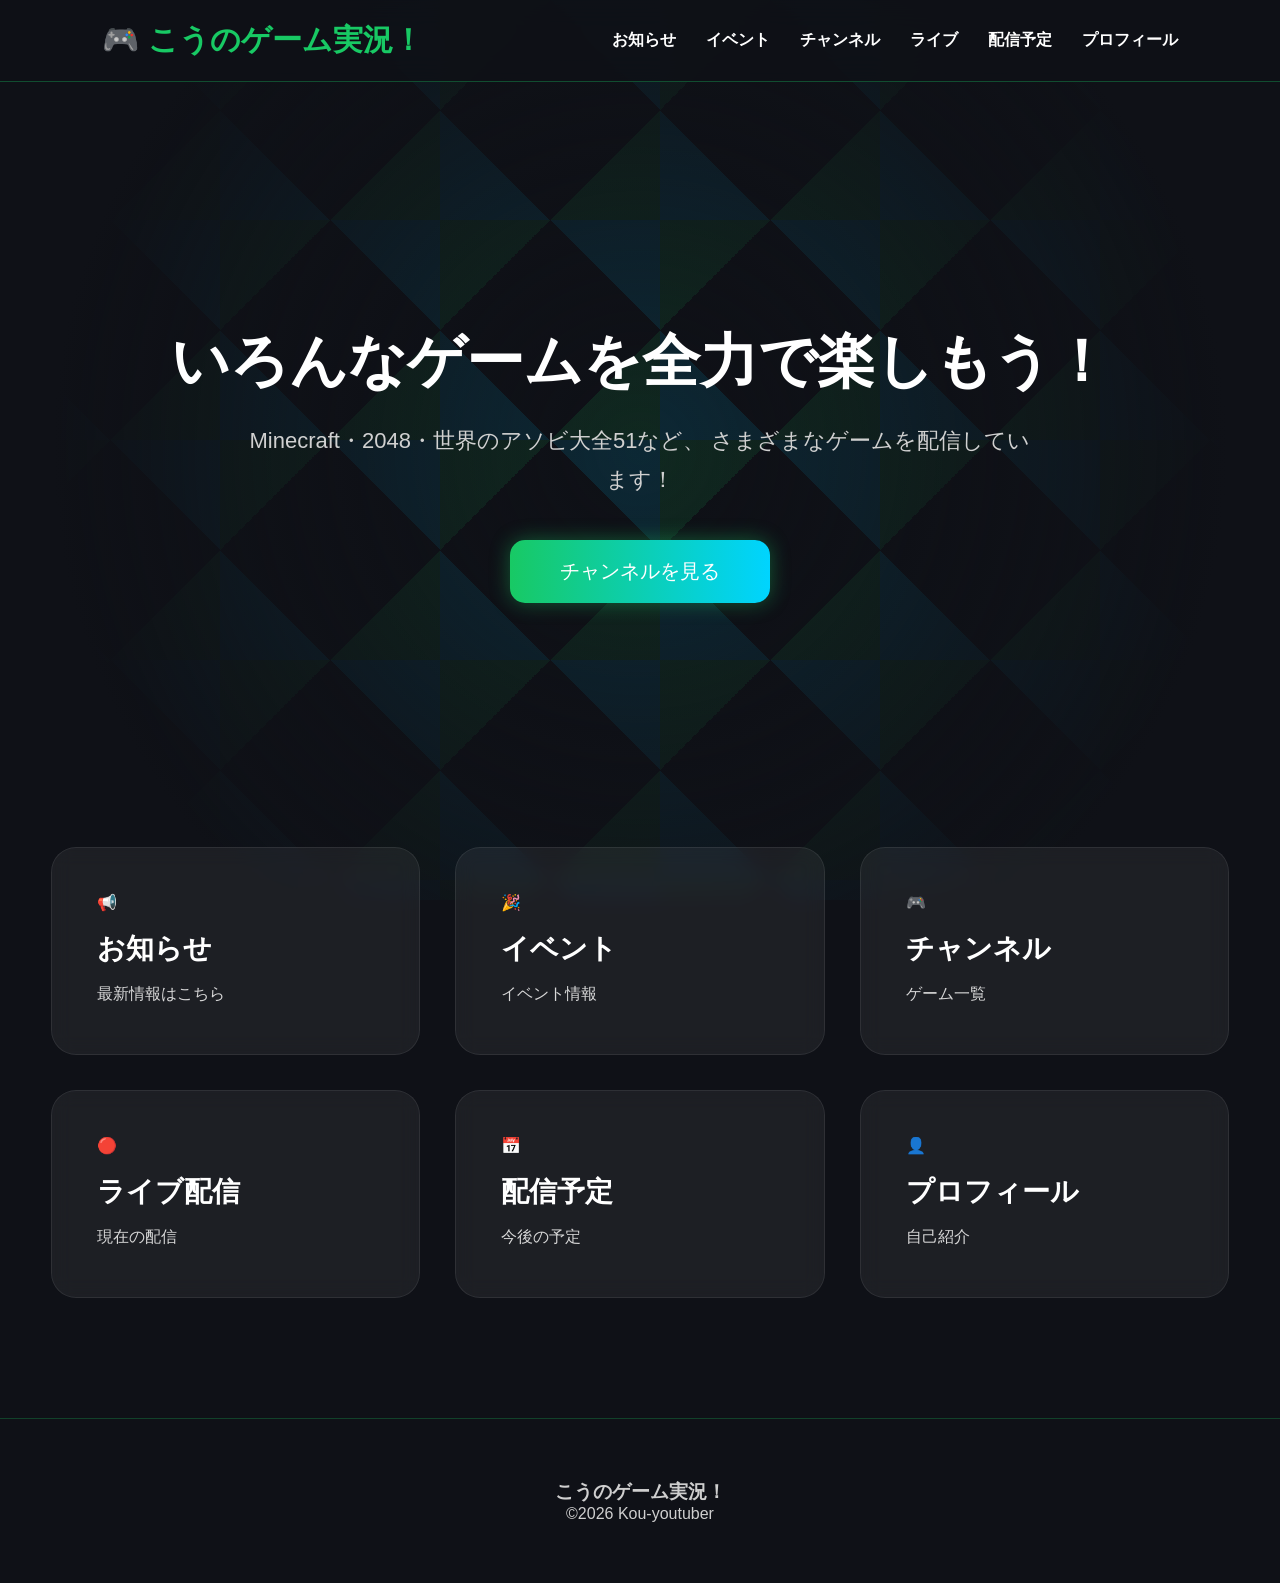
==== index.html @ c0fe4b57 "Update index.html" ====
<!DOCTYPE html>
<html lang="ja">
<head>
    <meta charset="UTF-8">
    <meta name="viewport" content="width=device-width, initial-scale=1.0">
    <title>こうのゲーム実況！</title>

    <link rel="stylesheet" href="css/style.css">
</head>

<body>

<header>

    <div class="logo">
        🎮 こうのゲーム実況！
    </div>

    <nav>

        <nav>

        <a href="#">お知らせ</a>

        <a href="#">イベント</a>

        <a href="#">チャンネル</a>

        <a href="#">ライブ</a>

        <a href="#">配信予定</a>

        <a href="#">プロフィール</a>

    </nav>

</header>



<section class="hero">

    <div class="hero-text">

        <h1>いろんなゲームを全力で楽しもう！</h1>

        <p>
            Minecraft・2048・世界のアソビ大全51など、
            さまざまなゲームを配信しています！
        </p>

        <button>チャンネルを見る</button>

    </div>

</section>



<section class="menu">

    <div class="card">
        📢
        <h2>お知らせ</h2>
        <p>最新情報はこちら</p>
    </div>

    <div class="card">
        🎉
        <h2>イベント</h2>
        <p>イベント情報</p>
    </div>

    <div class="card">
        🎮
        <h2>チャンネル</h2>
        <p>ゲーム一覧</p>
    </div>

    <div class="card">
        🔴
        <h2>ライブ配信</h2>
        <p>現在の配信</p>
    </div>

    <div class="card">
        📅
        <h2>配信予定</h2>
        <p>今後の予定</p>
    </div>

    <div class="card">
        👤
        <h2>プロフィール</h2>
        <p>自己紹介</p>
    </div>

</section>



<footer>

    <h3>こうのゲーム実況！</h3>

    <p>
        ©2026 Kou-youtuber
    </p>

</footer>

<script src="js/main.js"></script>

</body>
</html>
---- css/style.css ----
/* ==========================
   こうのゲーム実況！公式サイト
   style.css Ver1.0
========================== */

*{
    margin:0;
    padding:0;
    box-sizing:border-box;
}

html{
    scroll-behavior:smooth;
}

body{

    font-family:
    "Yu Gothic",
    "Meiryo",
    sans-serif;

    color:white;

    background:#0f1117;

    overflow-x:hidden;

}


/* ===== 幾何学背景 ===== */

body::before{

    content:"";

    position:fixed;

    inset:0;

    background:

    linear-gradient(135deg,#18c96422 25%,transparent 25%),

    linear-gradient(225deg,#00c8ff22 25%,transparent 25%),

    linear-gradient(315deg,#18c96422 25%,transparent 25%),

    linear-gradient(45deg,#00c8ff22 25%,transparent 25%);

    background-size:220px 220px;

    animation:bgmove 25s linear infinite;

    z-index:-2;

}


body::after{

    content:"";

    position:fixed;

    inset:0;

    background:

    radial-gradient(circle at center,
    transparent 0%,
    #0f1117 75%);

    z-index:-1;

}

@keyframes bgmove{

    from{

        background-position:0 0;

    }

    to{

        background-position:220px 220px;

    }

}


/* ===== ヘッダー ===== */

header{

    position:sticky;

    top:0;

    display:flex;

    justify-content:space-between;

    align-items:center;

    padding:20px 8%;

    background:rgba(15,17,23,.85);

    backdrop-filter:blur(15px);

    border-bottom:1px solid #18c96455;

    z-index:999;

}


.logo{

    font-size:30px;

    font-weight:bold;

    color:#18c964;

}


nav{

    display:flex;

    gap:30px;

}


nav a{

    color:white;

    text-decoration:none;

    transition:.3s;

    font-weight:bold;

}


nav a:hover{

    color:#00d4ff;

}


/* ===== メイン画像 ===== */

.hero{

    min-height:85vh;

    display:flex;

    justify-content:center;

    align-items:center;

    text-align:center;

    padding:60px 8%;

}


.hero h1{

    font-size:58px;

    line-height:1.2;

    margin-bottom:25px;

}


.hero p{

    max-width:800px;

    margin:auto;

    font-size:22px;

    color:#d0d0d0;

    line-height:1.8;

}


.hero button{

    margin-top:40px;

    padding:18px 50px;

    border:none;

    border-radius:15px;

    background:linear-gradient(
    90deg,
    #18c964,
    #00d4ff
    );

    color:white;

    font-size:20px;

    cursor:pointer;

    transition:.3s;

    box-shadow:0 0 20px #18c96466;

}


.hero button:hover{

    transform:translateY(-6px);

    box-shadow:0 0 40px #00d4ff99;

}


/* ===== カード ===== */

.menu{

    width:min(1300px,92%);

    margin:auto;

    display:grid;

    grid-template-columns:
    repeat(auto-fit,minmax(280px,1fr));

    gap:35px;

    padding-bottom:120px;

}


.card{

    background:rgba(255,255,255,.06);

    backdrop-filter:blur(10px);

    border:1px solid rgba(255,255,255,.08);

    border-radius:25px;

    padding:45px;

    transition:.35s;

    cursor:pointer;

}


.card:hover{

    transform:
    translateY(-12px)
    scale(1.03);

    border-color:#18c964;

    box-shadow:
    0 0 25px #18c96455;

}


.card h2{

    margin-top:18px;

    margin-bottom:12px;

    font-size:28px;

}


.card p{

    color:#d8d8d8;

    line-height:1.8;

}


/* ===== フッター ===== */

footer{

    padding:60px;

    text-align:center;

    border-top:1px solid #18c96444;

    color:#cfcfcf;

}
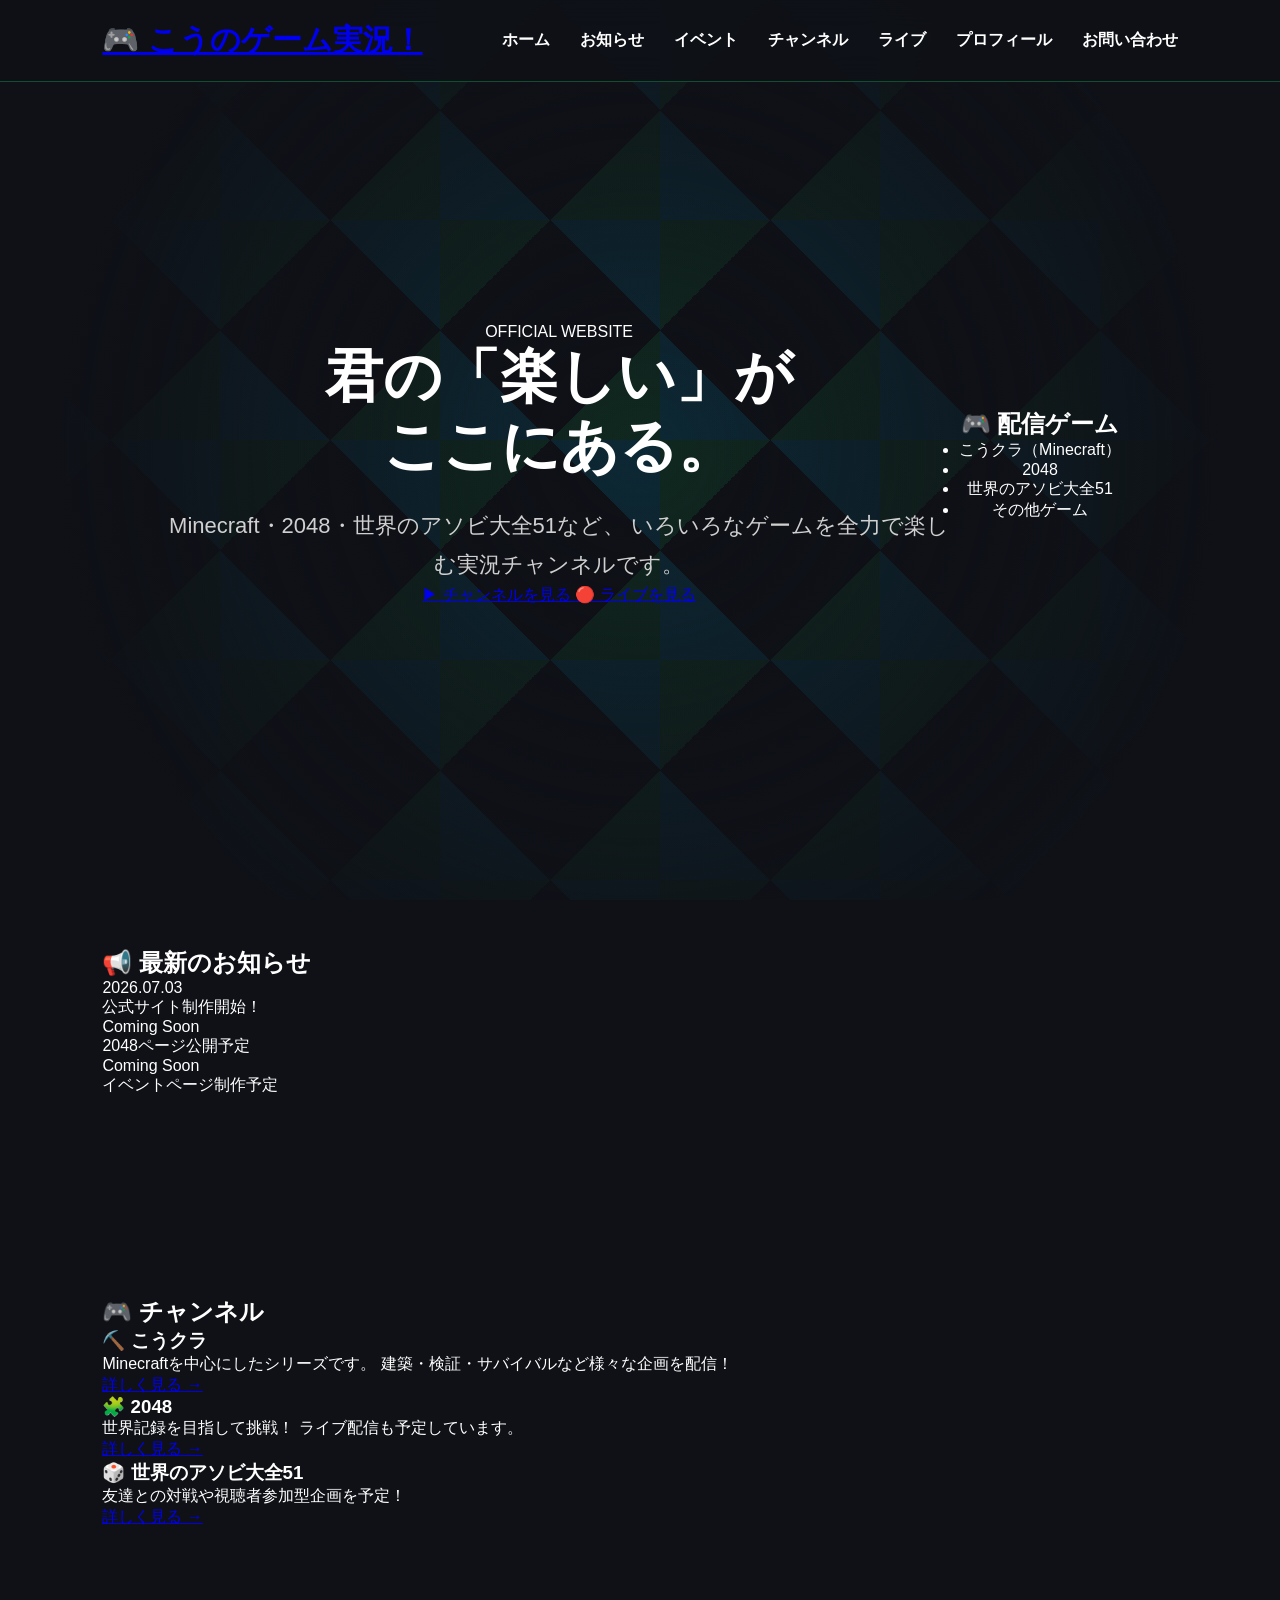
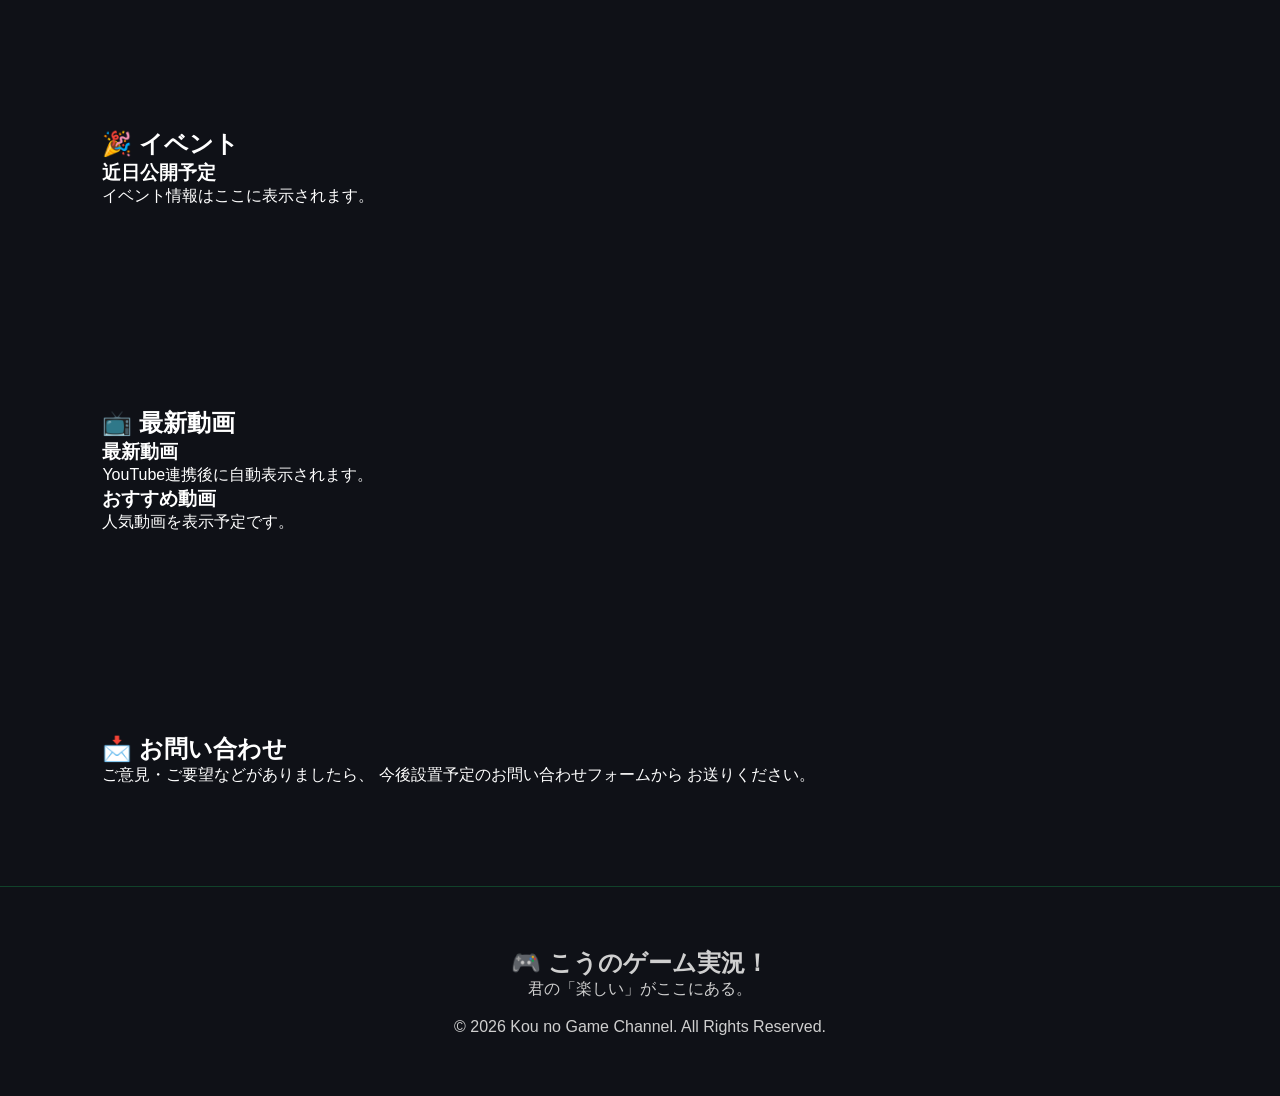
==== commit bf851d1a: "Update index.html" ====
--- a/index.html
+++ b/index.html
@@ -1,36 +1,53 @@
 <!DOCTYPE html>
 <html lang="ja">
+
 <head>
-    <meta charset="UTF-8">
-    <meta name="viewport" content="width=device-width, initial-scale=1.0">
-    <title>こうのゲーム実況！</title>
-
-    <link rel="stylesheet" href="css/style.css">
+
+<meta charset="UTF-8">
+<meta name="viewport" content="width=device-width, initial-scale=1.0">
+
+<title>こうのゲーム実況！</title>
+
+<meta name="description" content="こうのゲーム実況！公式サイト">
+
+<link rel="stylesheet" href="css/style.css">
+
+<link rel="preconnect" href="https://fonts.googleapis.com">
+<link rel="preconnect" href="https://fonts.gstatic.com" crossorigin>
+
+<link href="https://fonts.googleapis.com/css2?family=Noto+Sans+JP:wght@400;600;700;900&display=swap" rel="stylesheet">
+
 </head>
 
 <body>
 
-<header>
+<header class="header">
 
     <div class="logo">
-        🎮 こうのゲーム実況！
+
+        <a href="index.html">
+
+            🎮 こうのゲーム実況！
+
+        </a>
+
     </div>
 
     <nav>
 
-        <nav>
-
-        <a href="#">お知らせ</a>
-
-        <a href="#">イベント</a>
-
-        <a href="#">チャンネル</a>
-
-        <a href="#">ライブ</a>
-
-        <a href="#">配信予定</a>
-
-        <a href="#">プロフィール</a>
+        <a href="index.html">ホーム</a>
+
+        <a href="news.html">お知らせ</a>
+
+        <a href="events.html">イベント</a>
+
+        <a href="channels.html">チャンネル</a>
+
+        <a href="live.html">ライブ</a>
+
+        <a href="profile.html">プロフィール</a>
+
+        <a href="contact.html">お問い合わせ</a>
 
     </nav>
 
@@ -40,76 +57,249 @@
 
 <section class="hero">
 
-    <div class="hero-text">
-
-        <h1>いろんなゲームを全力で楽しもう！</h1>
+    <div class="hero-left">
+
+        <span class="tag">
+
+            OFFICIAL WEBSITE
+
+        </span>
+
+        <h1>
+
+            君の「楽しい」が<br>
+            ここにある。
+
+        </h1>
 
         <p>
+
             Minecraft・2048・世界のアソビ大全51など、
-            さまざまなゲームを配信しています！
+            いろいろなゲームを全力で楽しむ実況チャンネルです。
+
         </p>
 
-        <button>チャンネルを見る</button>
-
-    </div>
-
-</section>
-
-
-
-<section class="menu">
-
-    <div class="card">
-        📢
-        <h2>お知らせ</h2>
-        <p>最新情報はこちら</p>
-    </div>
-
-    <div class="card">
-        🎉
-        <h2>イベント</h2>
-        <p>イベント情報</p>
-    </div>
-
-    <div class="card">
-        🎮
-        <h2>チャンネル</h2>
-        <p>ゲーム一覧</p>
-    </div>
-
-    <div class="card">
-        🔴
-        <h2>ライブ配信</h2>
-        <p>現在の配信</p>
-    </div>
-
-    <div class="card">
-        📅
-        <h2>配信予定</h2>
-        <p>今後の予定</p>
-    </div>
-
-    <div class="card">
-        👤
-        <h2>プロフィール</h2>
-        <p>自己紹介</p>
-    </div>
-
-</section>
-
-
+        <div class="hero-buttons">
+
+            <a href="channels.html" class="btn-main">
+
+                ▶ チャンネルを見る
+
+            </a>
+
+            <a href="live.html" class="btn-sub">
+
+                🔴 ライブを見る
+
+            </a>
+
+        </div>
+
+    </div>
+
+
+
+    <div class="hero-right">
+
+        <div class="hero-card">
+
+            <h2>🎮 配信ゲーム</h2>
+
+            <ul>
+
+                <li>こうクラ（Minecraft）</li>
+
+                <li>2048</li>
+
+                <li>世界のアソビ大全51</li>
+
+                <li>その他ゲーム</li>
+
+            </ul>
+
+        </div>
+
+    </div>
+
+</section>
+
+
+
+<section class="news">
+
+<h2>
+
+📢 最新のお知らせ
+
+</h2>
+
+<div class="news-box">
+
+<div class="news-item">
+
+<span>2026.07.03</span>
+
+<p>公式サイト制作開始！</p>
+
+</div>
+
+<div class="news-item">
+
+<span>Coming Soon</span>
+
+<p>2048ページ公開予定</p>
+
+</div>
+
+<div class="news-item">
+
+<span>Coming Soon</span>
+
+<p>イベントページ制作予定</p>
+
+</div>
+
+</div>
+
+</section>
+<!-- チャンネル紹介 -->
+
+<section class="channels">
+
+    <h2>🎮 チャンネル</h2>
+
+    <div class="channel-grid">
+
+        <div class="channel-card">
+
+            <h3>⛏️ こうクラ</h3>
+
+            <p>
+                Minecraftを中心にしたシリーズです。
+                建築・検証・サバイバルなど様々な企画を配信！
+            </p>
+
+            <a href="channels.html">詳しく見る →</a>
+
+        </div>
+
+        <div class="channel-card">
+
+            <h3>🧩 2048</h3>
+
+            <p>
+                世界記録を目指して挑戦！
+                ライブ配信も予定しています。
+            </p>
+
+            <a href="channels.html">詳しく見る →</a>
+
+        </div>
+
+        <div class="channel-card">
+
+            <h3>🎲 世界のアソビ大全51</h3>
+
+            <p>
+                友達との対戦や視聴者参加型企画を予定！
+            </p>
+
+            <a href="channels.html">詳しく見る →</a>
+
+        </div>
+
+    </div>
+
+</section>
+
+<!-- イベント -->
+
+<section class="events">
+
+    <h2>🎉 イベント</h2>
+
+    <div class="event-box">
+
+        <h3>近日公開予定</h3>
+
+        <p>
+            イベント情報はここに表示されます。
+        </p>
+
+    </div>
+
+</section>
+
+<!-- 最新動画 -->
+
+<section class="videos">
+
+    <h2>📺 最新動画</h2>
+
+    <div class="video-grid">
+
+        <div class="video-card">
+
+            <h3>最新動画</h3>
+
+            <p>
+                YouTube連携後に自動表示されます。
+            </p>
+
+        </div>
+
+        <div class="video-card">
+
+            <h3>おすすめ動画</h3>
+
+            <p>
+                人気動画を表示予定です。
+            </p>
+
+        </div>
+
+    </div>
+
+</section>
+
+<!-- お問い合わせ -->
+
+<section class="contact">
+
+    <h2>📩 お問い合わせ</h2>
+
+    <p>
+
+        ご意見・ご要望などがありましたら、
+        今後設置予定のお問い合わせフォームから
+        お送りください。
+
+    </p>
+
+</section>
 
 <footer>
 
-    <h3>こうのゲーム実況！</h3>
+    <h2>🎮 こうのゲーム実況！</h2>
 
     <p>
-        ©2026 Kou-youtuber
+
+        君の「楽しい」がここにある。
+
     </p>
 
+    <br>
+
+    <p>
+
+        © 2026 Kou no Game Channel. All Rights Reserved.
+
+    </p>
+
 </footer>
 
 <script src="js/main.js"></script>
 
 </body>
+
 </html>
--- a/css/style.css
+++ b/css/style.css
@@ -329,3 +329,159 @@
     color:#cfcfcf;
 
 }
+/* ==========================
+   アニメーション
+========================== */
+
+.fade-up{
+    opacity:0;
+    transform:translateY(40px);
+    transition:all .8s ease;
+}
+
+.fade-up.show{
+    opacity:1;
+    transform:translateY(0);
+}
+
+
+/* ==========================
+   スクロールバー
+========================== */
+
+::-webkit-scrollbar{
+    width:10px;
+}
+
+::-webkit-scrollbar-track{
+    background:#0f1117;
+}
+
+::-webkit-scrollbar-thumb{
+    background:linear-gradient(
+        #18c964,
+        #00d4ff
+    );
+    border-radius:20px;
+}
+
+
+/* ==========================
+   選択色
+========================== */
+
+::selection{
+    background:#18c964;
+    color:white;
+}
+
+
+/* ==========================
+   セクション共通
+========================== */
+
+section{
+    padding:100px 8%;
+}
+
+
+/* ==========================
+   見出し
+========================== */
+
+.section-title{
+
+    font-size:40px;
+
+    text-align:center;
+
+    margin-bottom:60px;
+
+    color:#18c964;
+
+}
+
+
+/* ==========================
+   スマホ対応
+========================== */
+
+@media (max-width:900px){
+
+header{
+
+    flex-direction:column;
+
+    gap:20px;
+
+}
+
+nav{
+
+    flex-wrap:wrap;
+
+    justify-content:center;
+
+    gap:15px;
+
+}
+
+.hero h1{
+
+    font-size:40px;
+
+}
+
+.hero p{
+
+    font-size:18px;
+
+}
+
+.hero button{
+
+    width:100%;
+
+    max-width:320px;
+
+}
+
+.menu{
+
+    grid-template-columns:1fr;
+
+}
+
+.logo{
+
+    font-size:24px;
+
+}
+
+}
+
+@media (max-width:500px){
+
+.hero{
+
+    min-height:70vh;
+
+}
+
+.hero h1{
+
+    font-size:32px;
+
+}
+
+.hero p{
+
+    font-size:16px;
+
+}
+
+.card{
+
+    padding:30px;
+
+}
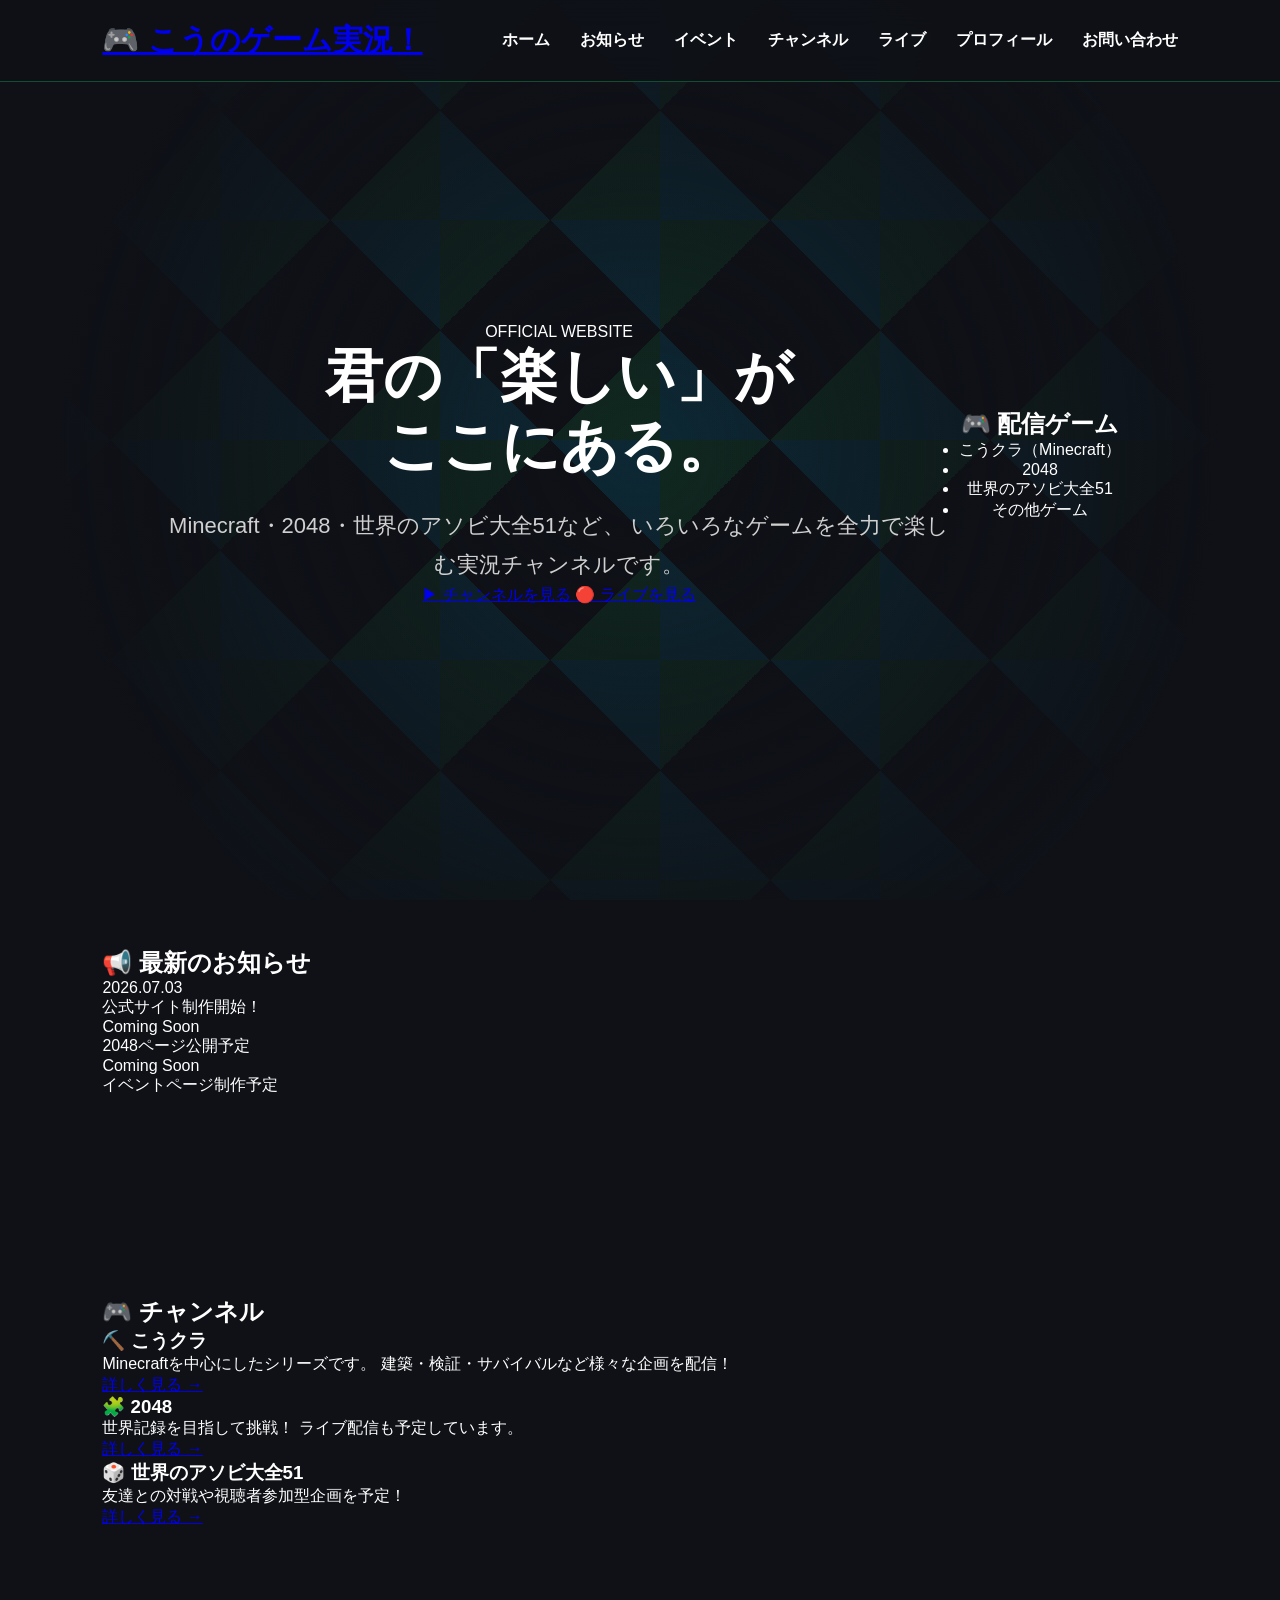
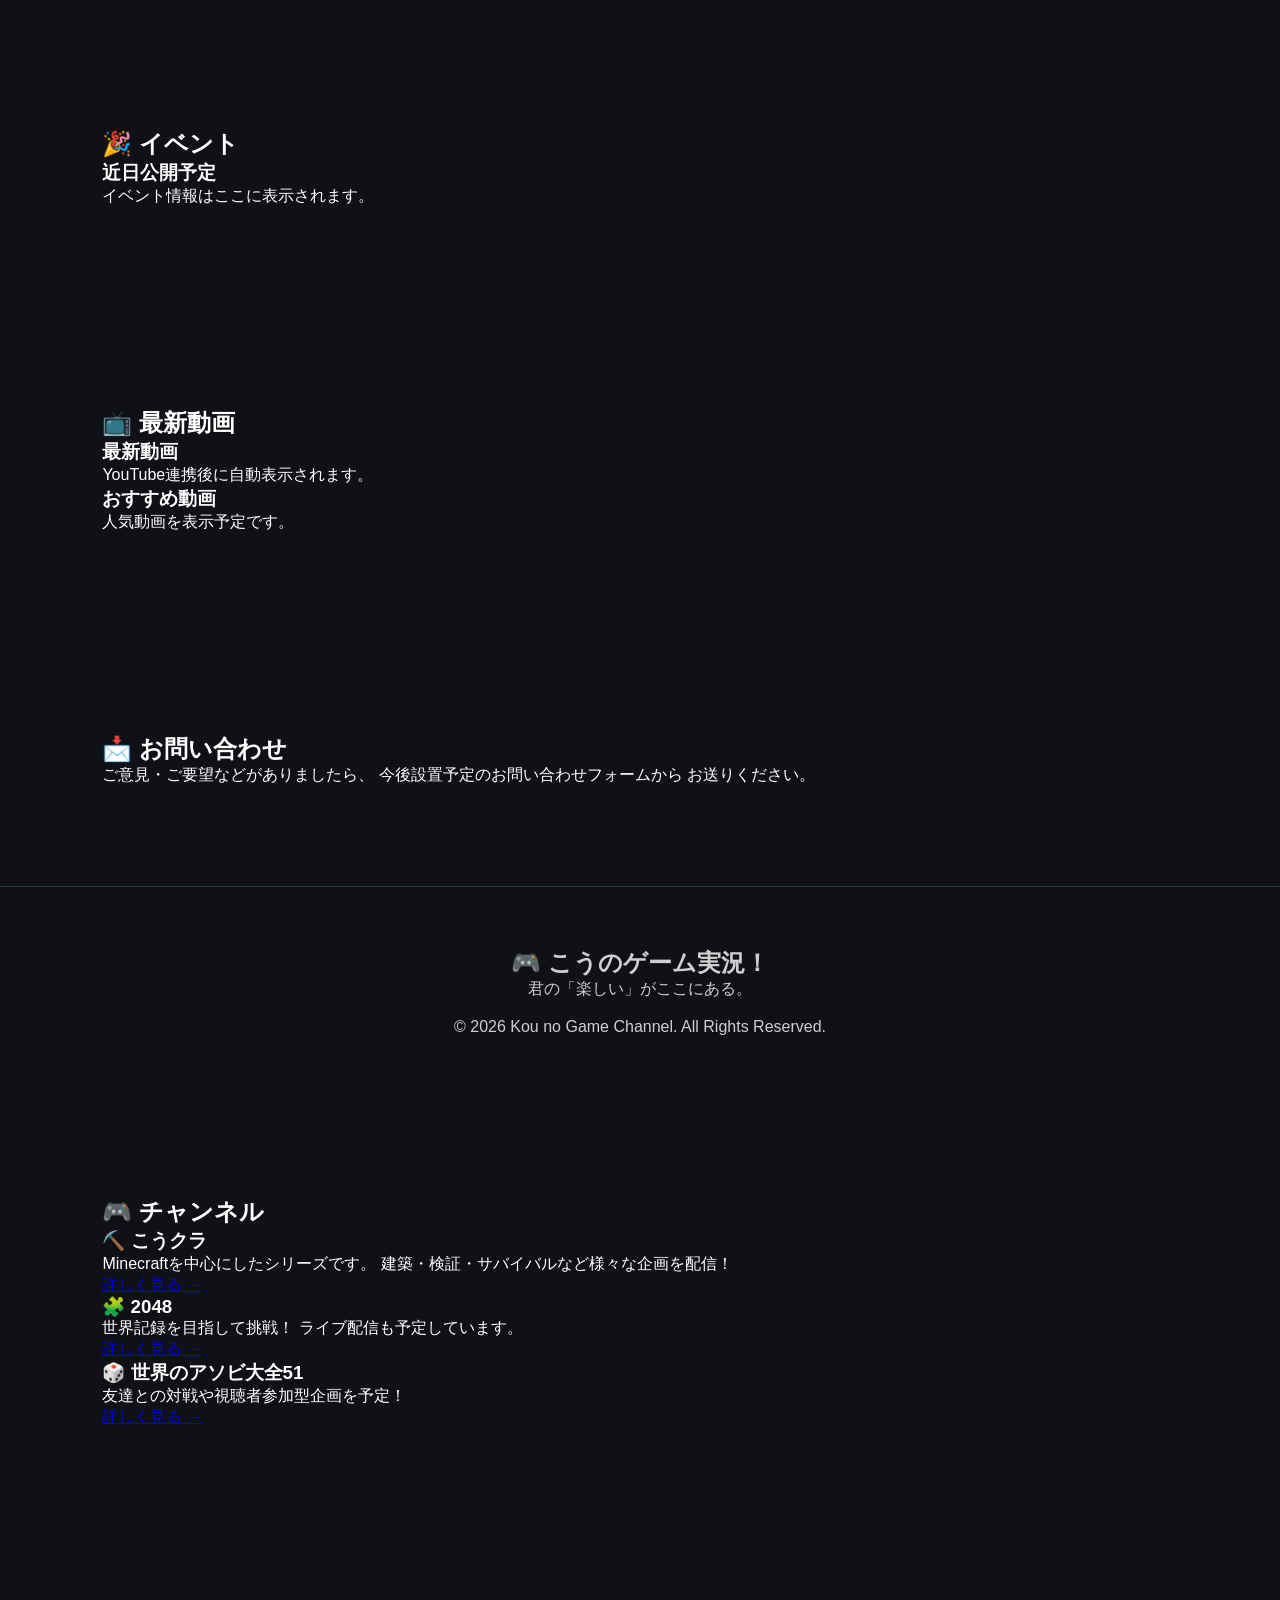
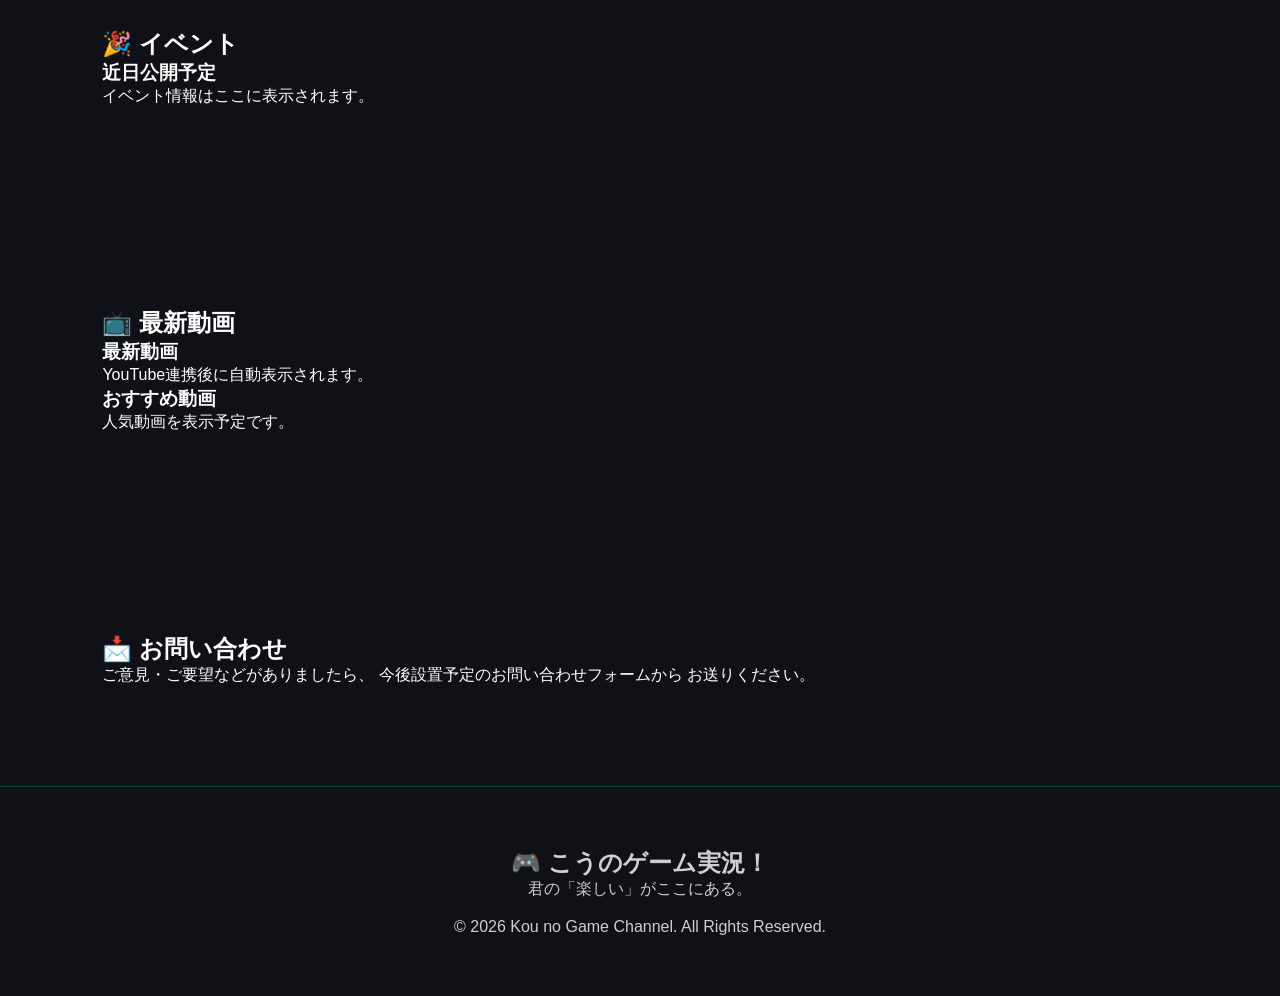
==== commit ac86b6fe: "Update index.html" ====
--- a/index.html
+++ b/index.html
@@ -303,3 +303,144 @@
 </body>
 
 </html>
+<!-- チャンネル紹介 -->
+
+<section class="channels">
+
+    <h2>🎮 チャンネル</h2>
+
+    <div class="channel-grid">
+
+        <div class="channel-card">
+
+            <h3>⛏️ こうクラ</h3>
+
+            <p>
+                Minecraftを中心にしたシリーズです。
+                建築・検証・サバイバルなど様々な企画を配信！
+            </p>
+
+            <a href="channels.html">詳しく見る →</a>
+
+        </div>
+
+        <div class="channel-card">
+
+            <h3>🧩 2048</h3>
+
+            <p>
+                世界記録を目指して挑戦！
+                ライブ配信も予定しています。
+            </p>
+
+            <a href="channels.html">詳しく見る →</a>
+
+        </div>
+
+        <div class="channel-card">
+
+            <h3>🎲 世界のアソビ大全51</h3>
+
+            <p>
+                友達との対戦や視聴者参加型企画を予定！
+            </p>
+
+            <a href="channels.html">詳しく見る →</a>
+
+        </div>
+
+    </div>
+
+</section>
+
+<!-- イベント -->
+
+<section class="events">
+
+    <h2>🎉 イベント</h2>
+
+    <div class="event-box">
+
+        <h3>近日公開予定</h3>
+
+        <p>
+            イベント情報はここに表示されます。
+        </p>
+
+    </div>
+
+</section>
+
+<!-- 最新動画 -->
+
+<section class="videos">
+
+    <h2>📺 最新動画</h2>
+
+    <div class="video-grid">
+
+        <div class="video-card">
+
+            <h3>最新動画</h3>
+
+            <p>
+                YouTube連携後に自動表示されます。
+            </p>
+
+        </div>
+
+        <div class="video-card">
+
+            <h3>おすすめ動画</h3>
+
+            <p>
+                人気動画を表示予定です。
+            </p>
+
+        </div>
+
+    </div>
+
+</section>
+
+<!-- お問い合わせ -->
+
+<section class="contact">
+
+    <h2>📩 お問い合わせ</h2>
+
+    <p>
+
+        ご意見・ご要望などがありましたら、
+        今後設置予定のお問い合わせフォームから
+        お送りください。
+
+    </p>
+
+</section>
+
+<footer>
+
+    <h2>🎮 こうのゲーム実況！</h2>
+
+    <p>
+
+        君の「楽しい」がここにある。
+
+    </p>
+
+    <br>
+
+    <p>
+
+        © 2026 Kou no Game Channel. All Rights Reserved.
+
+    </p>
+
+</footer>
+
+<script src="js/main.js"></script>
+
+</body>
+
+</html>
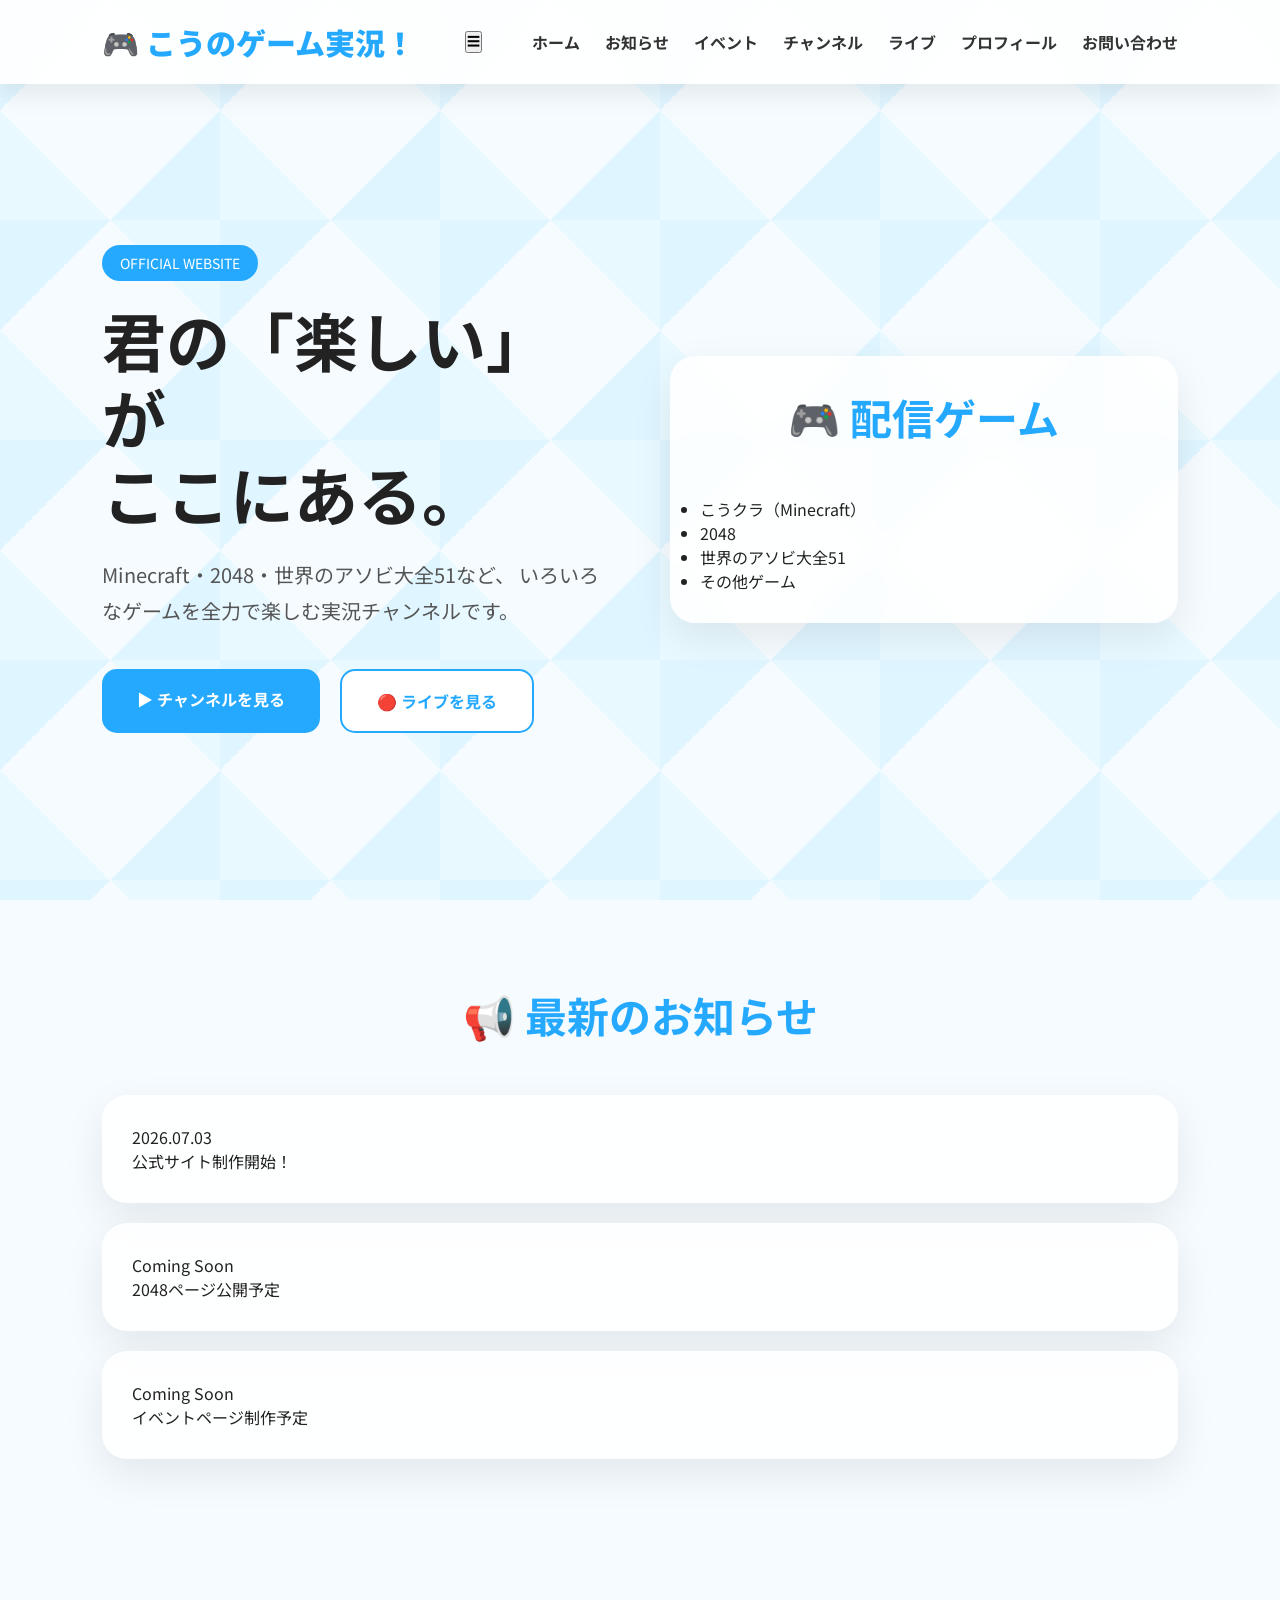
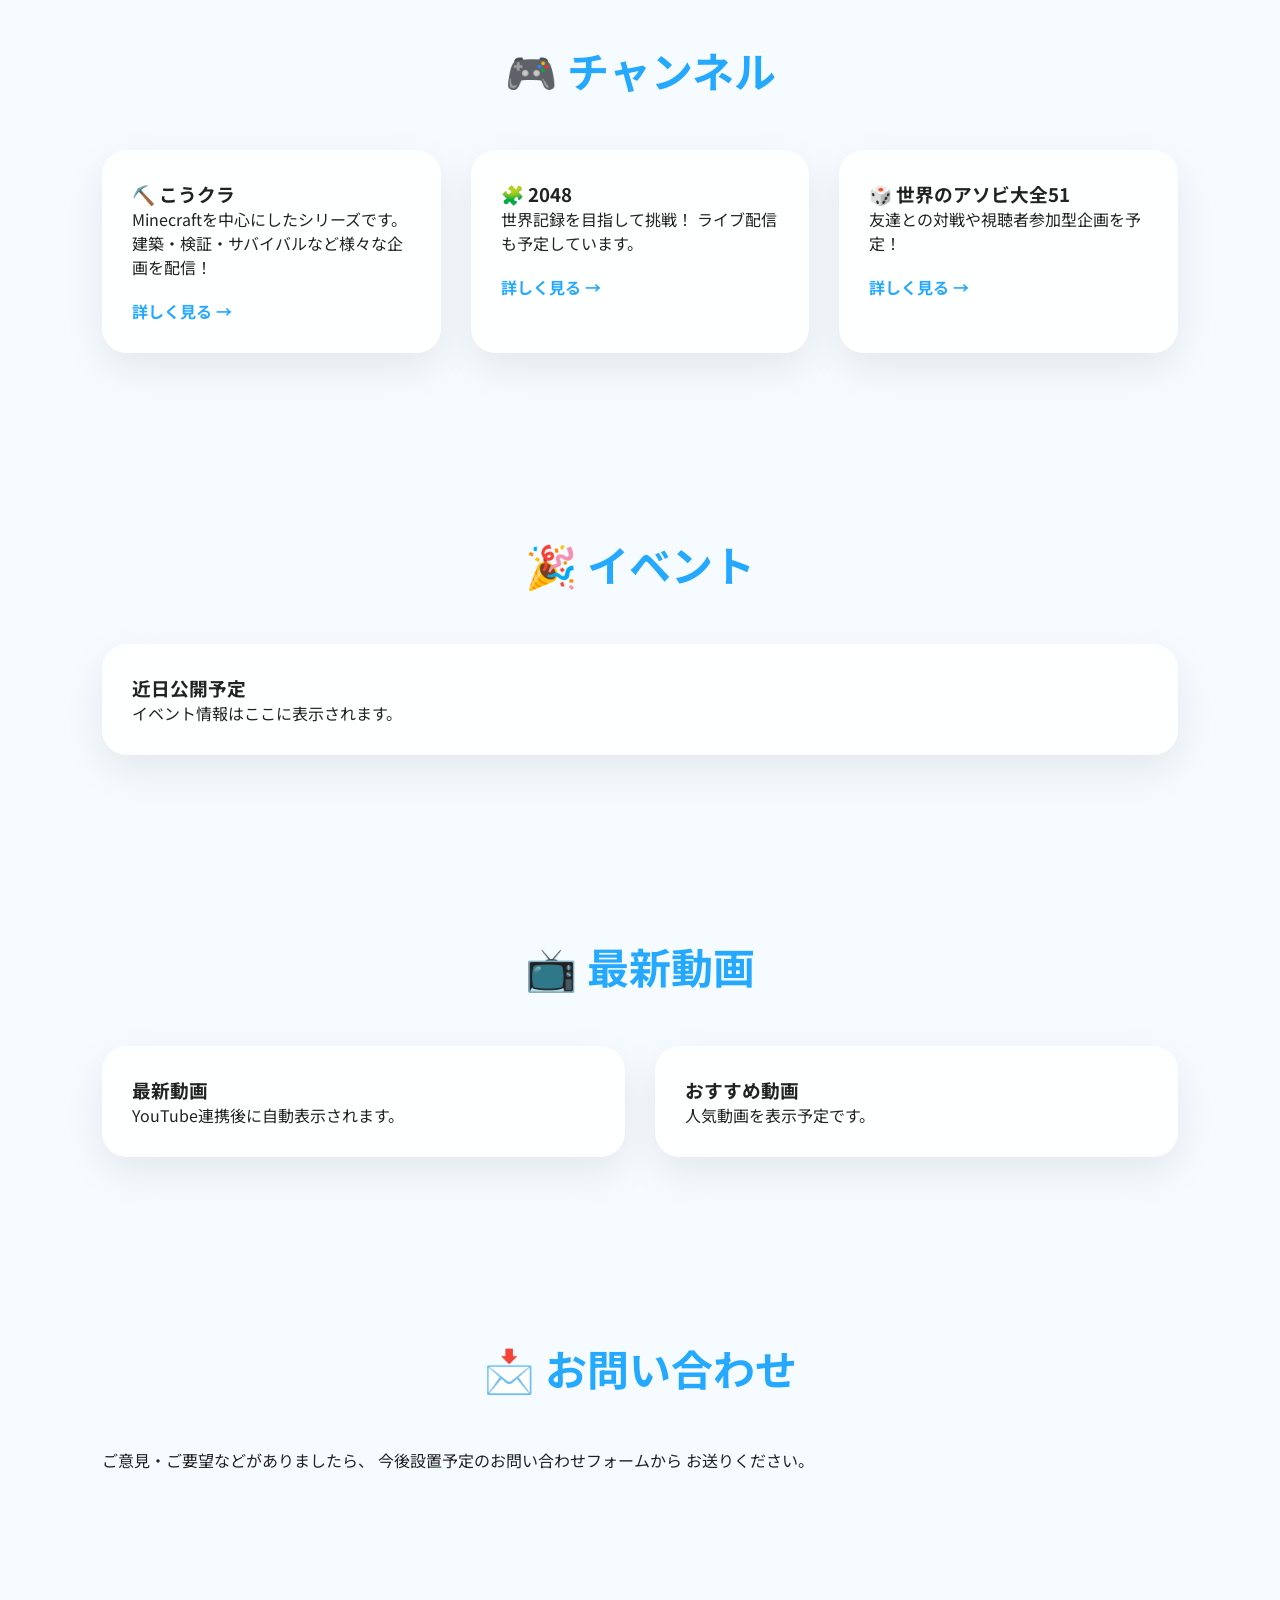
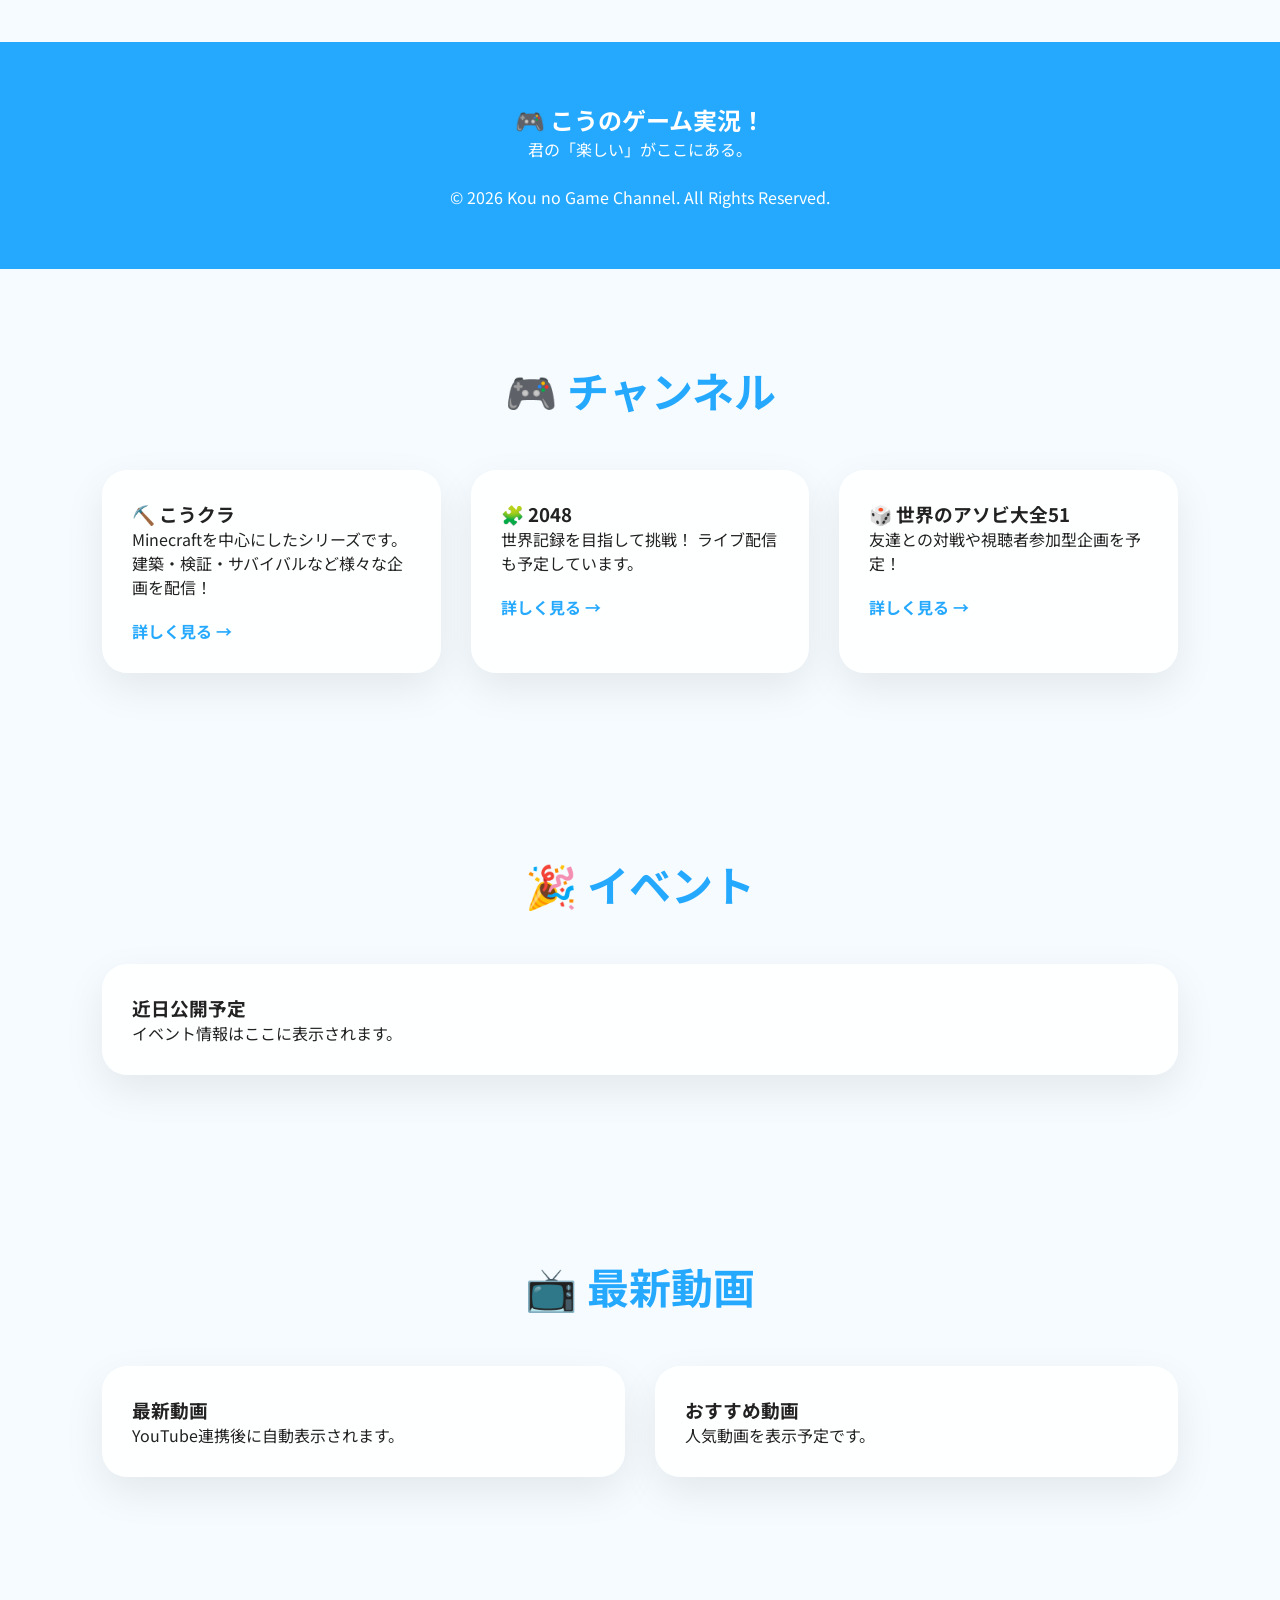
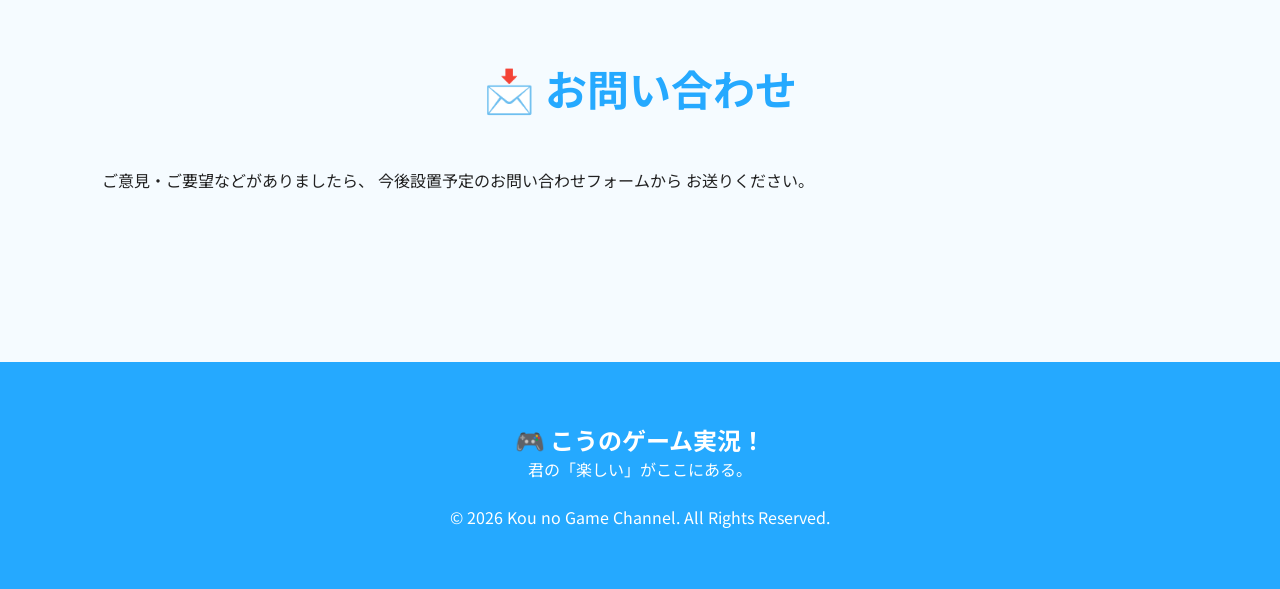
==== commit 601a98c4: "Update index.html" ====
--- a/index.html
+++ b/index.html
@@ -32,8 +32,10 @@
         </a>
 
     </div>
-
-    <nav>
+<button class="menu-btn" id="menuBtn">
+☰
+</button>
+    <nav id="navMenu">
 
         <a href="index.html">ホーム</a>
 
--- a/css/style.css
+++ b/css/style.css
@@ -1,7 +1,6 @@
-/* ==========================
-   こうのゲーム実況！公式サイト
-   style.css Ver1.0
-========================== */
+/* =======================================
+   こうのゲーム実況！公式サイト Ver2.0
+======================================= */
 
 *{
     margin:0;
@@ -15,473 +14,381 @@
 
 body{
 
-    font-family:
-    "Yu Gothic",
-    "Meiryo",
-    sans-serif;
+    font-family:"Noto Sans JP",sans-serif;
+
+    background:#f5fbff;
+
+    color:#222;
+
+    overflow-x:hidden;
+
+}
+
+/* ===== 背景 ===== */
+
+body::before{
+
+    content:"";
+
+    position:fixed;
+
+    inset:0;
+
+    background:
+
+    linear-gradient(135deg,#dff5ff 25%,transparent 25%),
+
+    linear-gradient(225deg,#e8f9ff 25%,transparent 25%),
+
+    linear-gradient(315deg,#dff5ff 25%,transparent 25%),
+
+    linear-gradient(45deg,#e8f9ff 25%,transparent 25%);
+
+    background-size:220px 220px;
+
+    animation:bgMove 30s linear infinite;
+
+    z-index:-2;
+
+}
+
+@keyframes bgMove{
+
+    from{
+        background-position:0 0;
+    }
+
+    to{
+        background-position:220px 220px;
+    }
+
+}
+
+/* ===== ヘッダー ===== */
+
+.header{
+
+    position:sticky;
+
+    top:0;
+
+    background:rgba(255,255,255,.9);
+
+    backdrop-filter:blur(15px);
+
+    display:flex;
+
+    justify-content:space-between;
+
+    align-items:center;
+
+    padding:20px 8%;
+
+    box-shadow:0 10px 25px rgba(0,0,0,.08);
+
+    z-index:1000;
+
+}
+
+.logo a{
+
+    text-decoration:none;
+
+    color:#25a9ff;
+
+    font-size:30px;
+
+    font-weight:900;
+
+}
+
+nav{
+
+    display:flex;
+
+    gap:25px;
+
+}
+
+nav a{
+
+    text-decoration:none;
+
+    color:#333;
+
+    font-weight:700;
+
+    transition:.3s;
+
+}
+
+nav a:hover{
+
+    color:#25a9ff;
+
+}
+
+/* ===== ヒーロー ===== */
+
+.hero{
+
+    min-height:90vh;
+
+    display:grid;
+
+    grid-template-columns:1fr 1fr;
+
+    align-items:center;
+
+    gap:60px;
+
+    padding:80px 8%;
+
+}
+
+.tag{
+
+    display:inline-block;
+
+    background:#25a9ff;
 
     color:white;
 
-    background:#0f1117;
-
-    overflow-x:hidden;
-
-}
-
-
-/* ===== 幾何学背景 ===== */
-
-body::before{
-
-    content:"";
-
-    position:fixed;
-
-    inset:0;
-
-    background:
-
-    linear-gradient(135deg,#18c96422 25%,transparent 25%),
-
-    linear-gradient(225deg,#00c8ff22 25%,transparent 25%),
-
-    linear-gradient(315deg,#18c96422 25%,transparent 25%),
-
-    linear-gradient(45deg,#00c8ff22 25%,transparent 25%);
-
-    background-size:220px 220px;
-
-    animation:bgmove 25s linear infinite;
-
-    z-index:-2;
-
-}
-
-
-body::after{
-
-    content:"";
-
-    position:fixed;
-
-    inset:0;
-
-    background:
-
-    radial-gradient(circle at center,
-    transparent 0%,
-    #0f1117 75%);
-
-    z-index:-1;
-
-}
-
-@keyframes bgmove{
-
-    from{
-
-        background-position:0 0;
-
-    }
-
-    to{
-
-        background-position:220px 220px;
-
-    }
-
-}
-
-
-/* ===== ヘッダー ===== */
-
-header{
-
-    position:sticky;
-
-    top:0;
+    padding:8px 18px;
+
+    border-radius:999px;
+
+    margin-bottom:20px;
+
+    font-size:14px;
+
+}
+
+.hero h1{
+
+    font-size:64px;
+
+    line-height:1.2;
+
+    margin-bottom:25px;
+
+}
+
+.hero p{
+
+    font-size:20px;
+
+    line-height:1.8;
+
+    color:#555;
+
+}
+
+.hero-buttons{
 
     display:flex;
 
-    justify-content:space-between;
-
-    align-items:center;
-
-    padding:20px 8%;
-
-    background:rgba(15,17,23,.85);
-
-    backdrop-filter:blur(15px);
-
-    border-bottom:1px solid #18c96455;
-
-    z-index:999;
-
-}
-
-
-.logo{
-
-    font-size:30px;
+    gap:20px;
+
+    margin-top:40px;
+
+}
+
+.btn-main{
+
+    background:#25a9ff;
+
+    color:white;
+
+    text-decoration:none;
+
+    padding:18px 35px;
+
+    border-radius:15px;
 
     font-weight:bold;
 
-    color:#18c964;
-
-}
-
+    transition:.3s;
+
+}
+
+.btn-main:hover{
+
+    transform:translateY(-5px);
+
+}
+
+.btn-sub{
+
+    background:white;
+
+    color:#25a9ff;
+
+    text-decoration:none;
+
+    border:2px solid #25a9ff;
+
+    padding:18px 35px;
+
+    border-radius:15px;
+
+    font-weight:bold;
+
+}
+
+/* ===== カード ===== */
+
+.hero-card,
+.news-item,
+.channel-card,
+.event-box,
+.video-card{
+
+    background:rgba(255,255,255,.85);
+
+    backdrop-filter:blur(10px);
+
+    border-radius:25px;
+
+    padding:30px;
+
+    box-shadow:0 15px 40px rgba(0,0,0,.08);
+
+    transition:.3s;
+
+}
+
+.hero-card:hover,
+.news-item:hover,
+.channel-card:hover,
+.video-card:hover{
+
+    transform:translateY(-8px);
+
+}
+
+/* ===== 共通 ===== */
+
+section{
+
+    padding:90px 8%;
+
+}
+
+section h2{
+
+    text-align:center;
+
+    font-size:42px;
+
+    margin-bottom:50px;
+
+    color:#25a9ff;
+
+}
+
+/* ===== ニュース ===== */
+
+.news-box{
+
+    display:flex;
+
+    flex-direction:column;
+
+    gap:20px;
+
+}
+
+/* ===== チャンネル ===== */
+
+.channel-grid{
+
+    display:grid;
+
+    grid-template-columns:repeat(auto-fit,minmax(280px,1fr));
+
+    gap:30px;
+
+}
+
+.channel-card a{
+
+    display:inline-block;
+
+    margin-top:20px;
+
+    color:#25a9ff;
+
+    text-decoration:none;
+
+    font-weight:bold;
+
+}
+
+/* ===== 動画 ===== */
+
+.video-grid{
+
+    display:grid;
+
+    grid-template-columns:repeat(auto-fit,minmax(300px,1fr));
+
+    gap:30px;
+
+}
+
+/* ===== フッター ===== */
+
+footer{
+
+    background:#25a9ff;
+
+    color:white;
+
+    text-align:center;
+
+    padding:60px 20px;
+
+    margin-top:80px;
+
+}
+
+/* ===== スマホ ===== */
+
+@media(max-width:900px){
+
+.hero{
+
+    grid-template-columns:1fr;
+
+    text-align:center;
+
+}
+
+.hero-buttons{
+
+    justify-content:center;
+
+    flex-wrap:wrap;
+
+}
 
 nav{
 
-    display:flex;
-
-    gap:30px;
-
-}
-
-
-nav a{
-
-    color:white;
-
-    text-decoration:none;
-
-    transition:.3s;
-
-    font-weight:bold;
-
-}
-
-
-nav a:hover{
-
-    color:#00d4ff;
-
-}
-
-
-/* ===== メイン画像 ===== */
-
-.hero{
-
-    min-height:85vh;
-
-    display:flex;
-
-    justify-content:center;
-
-    align-items:center;
-
-    text-align:center;
-
-    padding:60px 8%;
-
-}
-
+    display:none;
+
+}
 
 .hero h1{
 
-    font-size:58px;
-
-    line-height:1.2;
-
-    margin-bottom:25px;
-
-}
-
-
-.hero p{
-
-    max-width:800px;
-
-    margin:auto;
-
-    font-size:22px;
-
-    color:#d0d0d0;
-
-    line-height:1.8;
-
-}
-
-
-.hero button{
-
-    margin-top:40px;
-
-    padding:18px 50px;
-
-    border:none;
-
-    border-radius:15px;
-
-    background:linear-gradient(
-    90deg,
-    #18c964,
-    #00d4ff
-    );
-
-    color:white;
-
-    font-size:20px;
-
-    cursor:pointer;
-
-    transition:.3s;
-
-    box-shadow:0 0 20px #18c96466;
-
-}
-
-
-.hero button:hover{
-
-    transform:translateY(-6px);
-
-    box-shadow:0 0 40px #00d4ff99;
-
-}
-
-
-/* ===== カード ===== */
-
-.menu{
-
-    width:min(1300px,92%);
-
-    margin:auto;
-
-    display:grid;
-
-    grid-template-columns:
-    repeat(auto-fit,minmax(280px,1fr));
-
-    gap:35px;
-
-    padding-bottom:120px;
-
-}
-
-
-.card{
-
-    background:rgba(255,255,255,.06);
-
-    backdrop-filter:blur(10px);
-
-    border:1px solid rgba(255,255,255,.08);
-
-    border-radius:25px;
-
-    padding:45px;
-
-    transition:.35s;
-
-    cursor:pointer;
-
-}
-
-
-.card:hover{
-
-    transform:
-    translateY(-12px)
-    scale(1.03);
-
-    border-color:#18c964;
-
-    box-shadow:
-    0 0 25px #18c96455;
-
-}
-
-
-.card h2{
-
-    margin-top:18px;
-
-    margin-bottom:12px;
-
-    font-size:28px;
-
-}
-
-
-.card p{
-
-    color:#d8d8d8;
-
-    line-height:1.8;
-
-}
-
-
-/* ===== フッター ===== */
-
-footer{
-
-    padding:60px;
-
-    text-align:center;
-
-    border-top:1px solid #18c96444;
-
-    color:#cfcfcf;
-
-}
-/* ==========================
-   アニメーション
-========================== */
-
-.fade-up{
-    opacity:0;
-    transform:translateY(40px);
-    transition:all .8s ease;
-}
-
-.fade-up.show{
-    opacity:1;
-    transform:translateY(0);
-}
-
-
-/* ==========================
-   スクロールバー
-========================== */
-
-::-webkit-scrollbar{
-    width:10px;
-}
-
-::-webkit-scrollbar-track{
-    background:#0f1117;
-}
-
-::-webkit-scrollbar-thumb{
-    background:linear-gradient(
-        #18c964,
-        #00d4ff
-    );
-    border-radius:20px;
-}
-
-
-/* ==========================
-   選択色
-========================== */
-
-::selection{
-    background:#18c964;
-    color:white;
-}
-
-
-/* ==========================
-   セクション共通
-========================== */
-
-section{
-    padding:100px 8%;
-}
-
-
-/* ==========================
-   見出し
-========================== */
-
-.section-title{
-
-    font-size:40px;
-
-    text-align:center;
-
-    margin-bottom:60px;
-
-    color:#18c964;
-
-}
-
-
-/* ==========================
-   スマホ対応
-========================== */
-
-@media (max-width:900px){
-
-header{
-
-    flex-direction:column;
-
-    gap:20px;
-
-}
-
-nav{
-
-    flex-wrap:wrap;
-
-    justify-content:center;
-
-    gap:15px;
-
-}
-
-.hero h1{
-
-    font-size:40px;
-
-}
-
-.hero p{
-
-    font-size:18px;
-
-}
-
-.hero button{
-
-    width:100%;
-
-    max-width:320px;
-
-}
-
-.menu{
-
-    grid-template-columns:1fr;
-
-}
-
-.logo{
-
-    font-size:24px;
-
-}
-
-}
-
-@media (max-width:500px){
-
-.hero{
-
-    min-height:70vh;
-
-}
-
-.hero h1{
+    font-size:44px;
+
+}
+
+section h2{
 
     font-size:32px;
 
 }
 
-.hero p{
-
-    font-size:16px;
-
-}
-
-.card{
-
-    padding:30px;
-
-}
+}
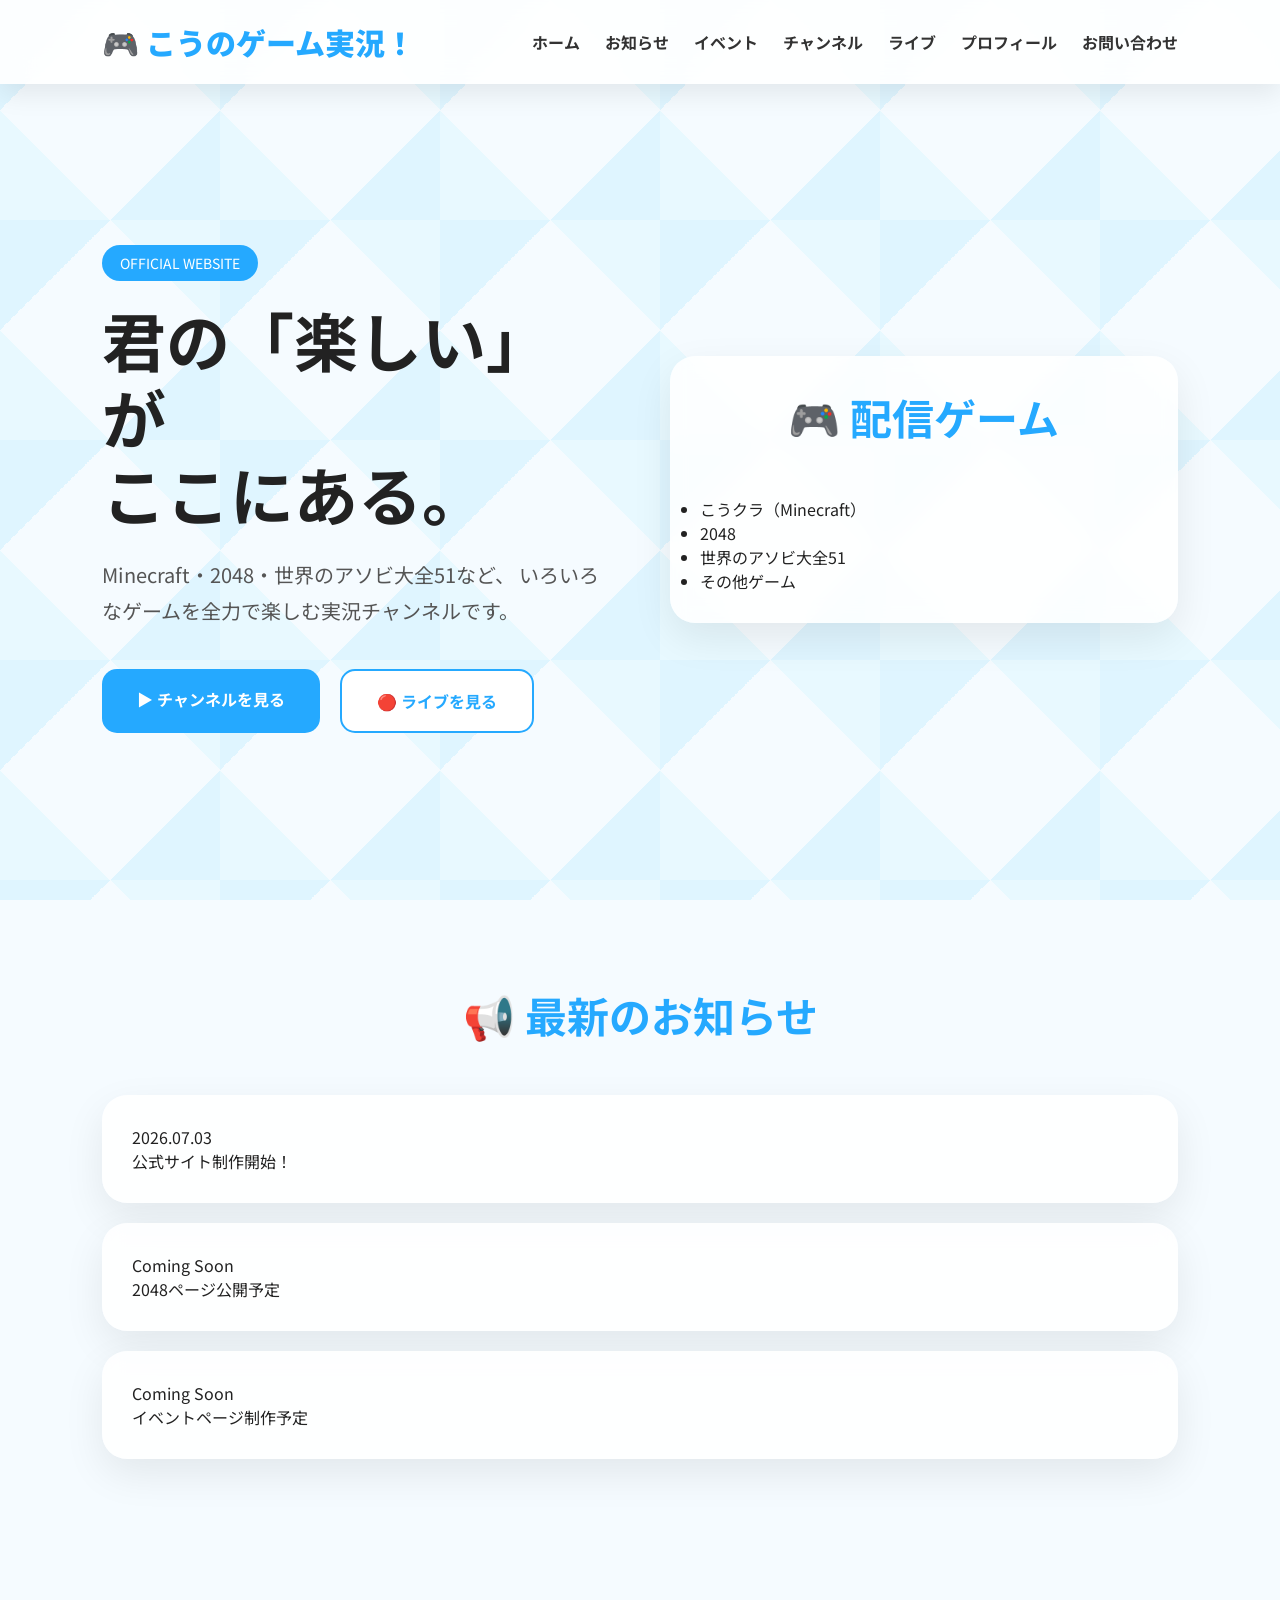
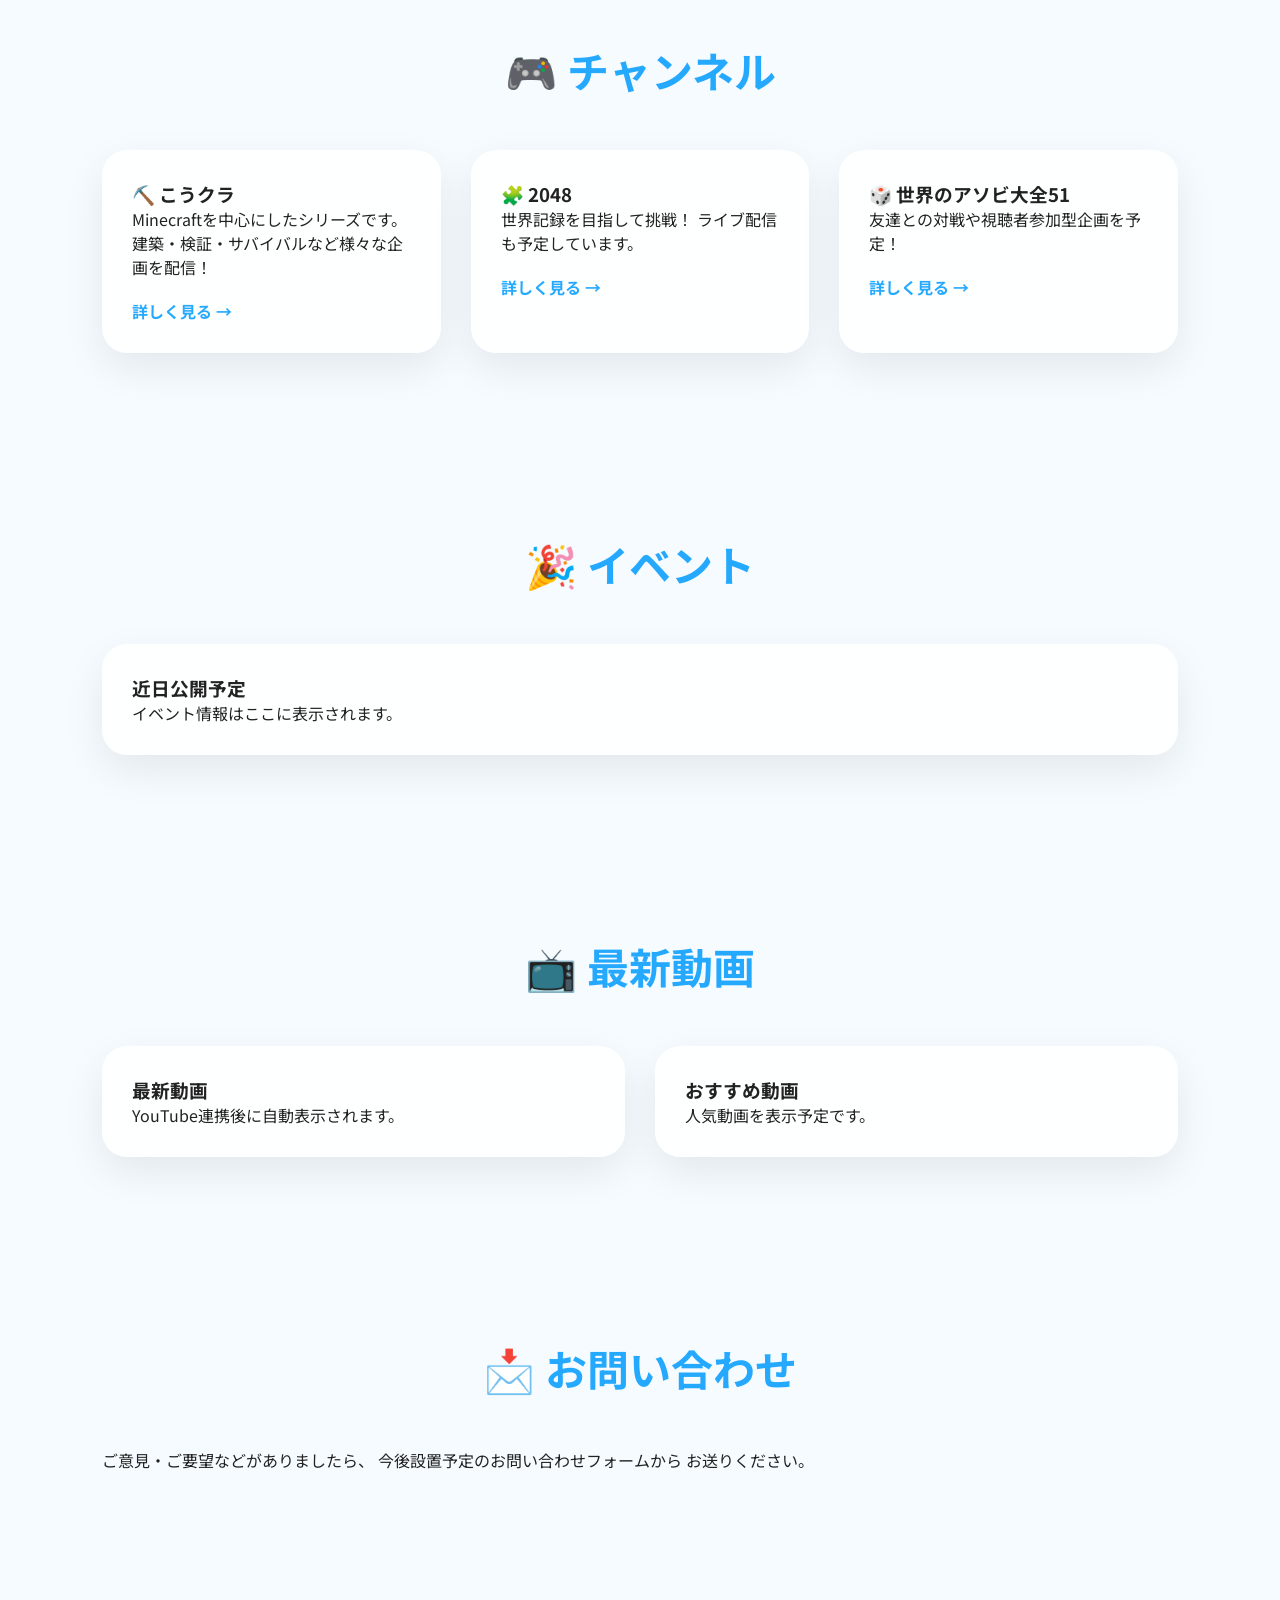
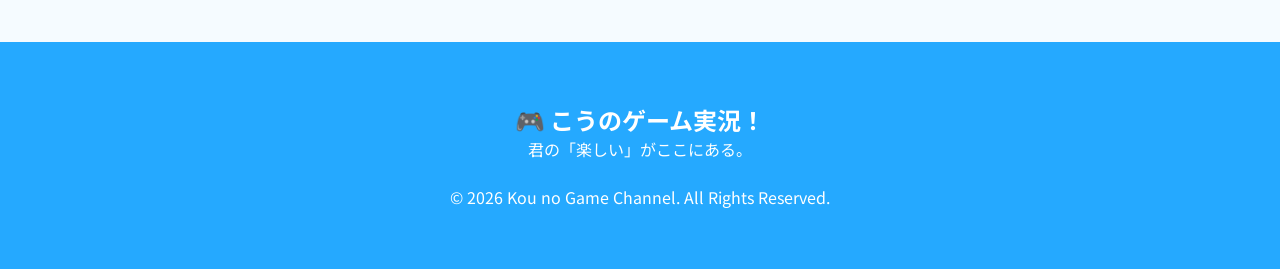
==== commit 63c7c896: "Update index.html" ====
--- a/index.html
+++ b/index.html
@@ -164,6 +164,7 @@
 </div>
 
 </section>
+
 <!-- チャンネル紹介 -->
 
 <section class="channels">
@@ -305,144 +306,3 @@
 </body>
 
 </html>
-<!-- チャンネル紹介 -->
-
-<section class="channels">
-
-    <h2>🎮 チャンネル</h2>
-
-    <div class="channel-grid">
-
-        <div class="channel-card">
-
-            <h3>⛏️ こうクラ</h3>
-
-            <p>
-                Minecraftを中心にしたシリーズです。
-                建築・検証・サバイバルなど様々な企画を配信！
-            </p>
-
-            <a href="channels.html">詳しく見る →</a>
-
-        </div>
-
-        <div class="channel-card">
-
-            <h3>🧩 2048</h3>
-
-            <p>
-                世界記録を目指して挑戦！
-                ライブ配信も予定しています。
-            </p>
-
-            <a href="channels.html">詳しく見る →</a>
-
-        </div>
-
-        <div class="channel-card">
-
-            <h3>🎲 世界のアソビ大全51</h3>
-
-            <p>
-                友達との対戦や視聴者参加型企画を予定！
-            </p>
-
-            <a href="channels.html">詳しく見る →</a>
-
-        </div>
-
-    </div>
-
-</section>
-
-<!-- イベント -->
-
-<section class="events">
-
-    <h2>🎉 イベント</h2>
-
-    <div class="event-box">
-
-        <h3>近日公開予定</h3>
-
-        <p>
-            イベント情報はここに表示されます。
-        </p>
-
-    </div>
-
-</section>
-
-<!-- 最新動画 -->
-
-<section class="videos">
-
-    <h2>📺 最新動画</h2>
-
-    <div class="video-grid">
-
-        <div class="video-card">
-
-            <h3>最新動画</h3>
-
-            <p>
-                YouTube連携後に自動表示されます。
-            </p>
-
-        </div>
-
-        <div class="video-card">
-
-            <h3>おすすめ動画</h3>
-
-            <p>
-                人気動画を表示予定です。
-            </p>
-
-        </div>
-
-    </div>
-
-</section>
-
-<!-- お問い合わせ -->
-
-<section class="contact">
-
-    <h2>📩 お問い合わせ</h2>
-
-    <p>
-
-        ご意見・ご要望などがありましたら、
-        今後設置予定のお問い合わせフォームから
-        お送りください。
-
-    </p>
-
-</section>
-
-<footer>
-
-    <h2>🎮 こうのゲーム実況！</h2>
-
-    <p>
-
-        君の「楽しい」がここにある。
-
-    </p>
-
-    <br>
-
-    <p>
-
-        © 2026 Kou no Game Channel. All Rights Reserved.
-
-    </p>
-
-</footer>
-
-<script src="js/main.js"></script>
-
-</body>
-
-</html>
--- a/css/style.css
+++ b/css/style.css
@@ -392,3 +392,156 @@
 }
 
 }
+/* ===== スマホメニュー ===== */
+
+.menu-btn{
+
+display:none;
+
+background:#25a9ff;
+
+color:white;
+
+border:none;
+
+padding:10px 16px;
+
+font-size:24px;
+
+border-radius:12px;
+
+cursor:pointer;
+
+}
+
+@media(max-width:900px){
+
+.menu-btn{
+
+display:block;
+
+}
+
+#navMenu{
+
+display:none;
+
+position:absolute;
+
+top:80px;
+
+left:5%;
+
+right:5%;
+
+background:white;
+
+border-radius:20px;
+
+box-shadow:0 15px 35px rgba(0,0,0,.15);
+
+padding:20px;
+
+}
+
+#navMenu.active{
+
+display:flex;
+
+flex-direction:column;
+
+gap:18px;
+
+}
+
+}
+
+/* ===== スクロール表示 ===== */
+
+.fade{
+
+opacity:0;
+
+transform:translateY(40px);
+
+transition:all .8s;
+
+}
+
+.fade.show{
+
+opacity:1;
+
+transform:none;
+
+}
+
+/* ===== TOPボタン ===== */
+
+#topButton{
+
+position:fixed;
+
+bottom:25px;
+
+right:25px;
+
+width:60px;
+
+height:60px;
+
+border:none;
+
+border-radius:50%;
+
+background:#25a9ff;
+
+color:white;
+
+font-size:24px;
+
+cursor:pointer;
+
+display:none;
+
+box-shadow:0 10px 25px rgba(0,0,0,.2);
+
+transition:.3s;
+
+}
+
+#topButton:hover{
+
+transform:translateY(-5px);
+
+}
+
+/* ===== LIVE ===== */
+
+.live-badge{
+
+display:inline-block;
+
+padding:6px 12px;
+
+background:red;
+
+color:white;
+
+font-size:13px;
+
+border-radius:30px;
+
+animation:liveFlash 1s infinite;
+
+}
+
+@keyframes liveFlash{
+
+50%{
+
+opacity:.5;
+
+}
+
+}
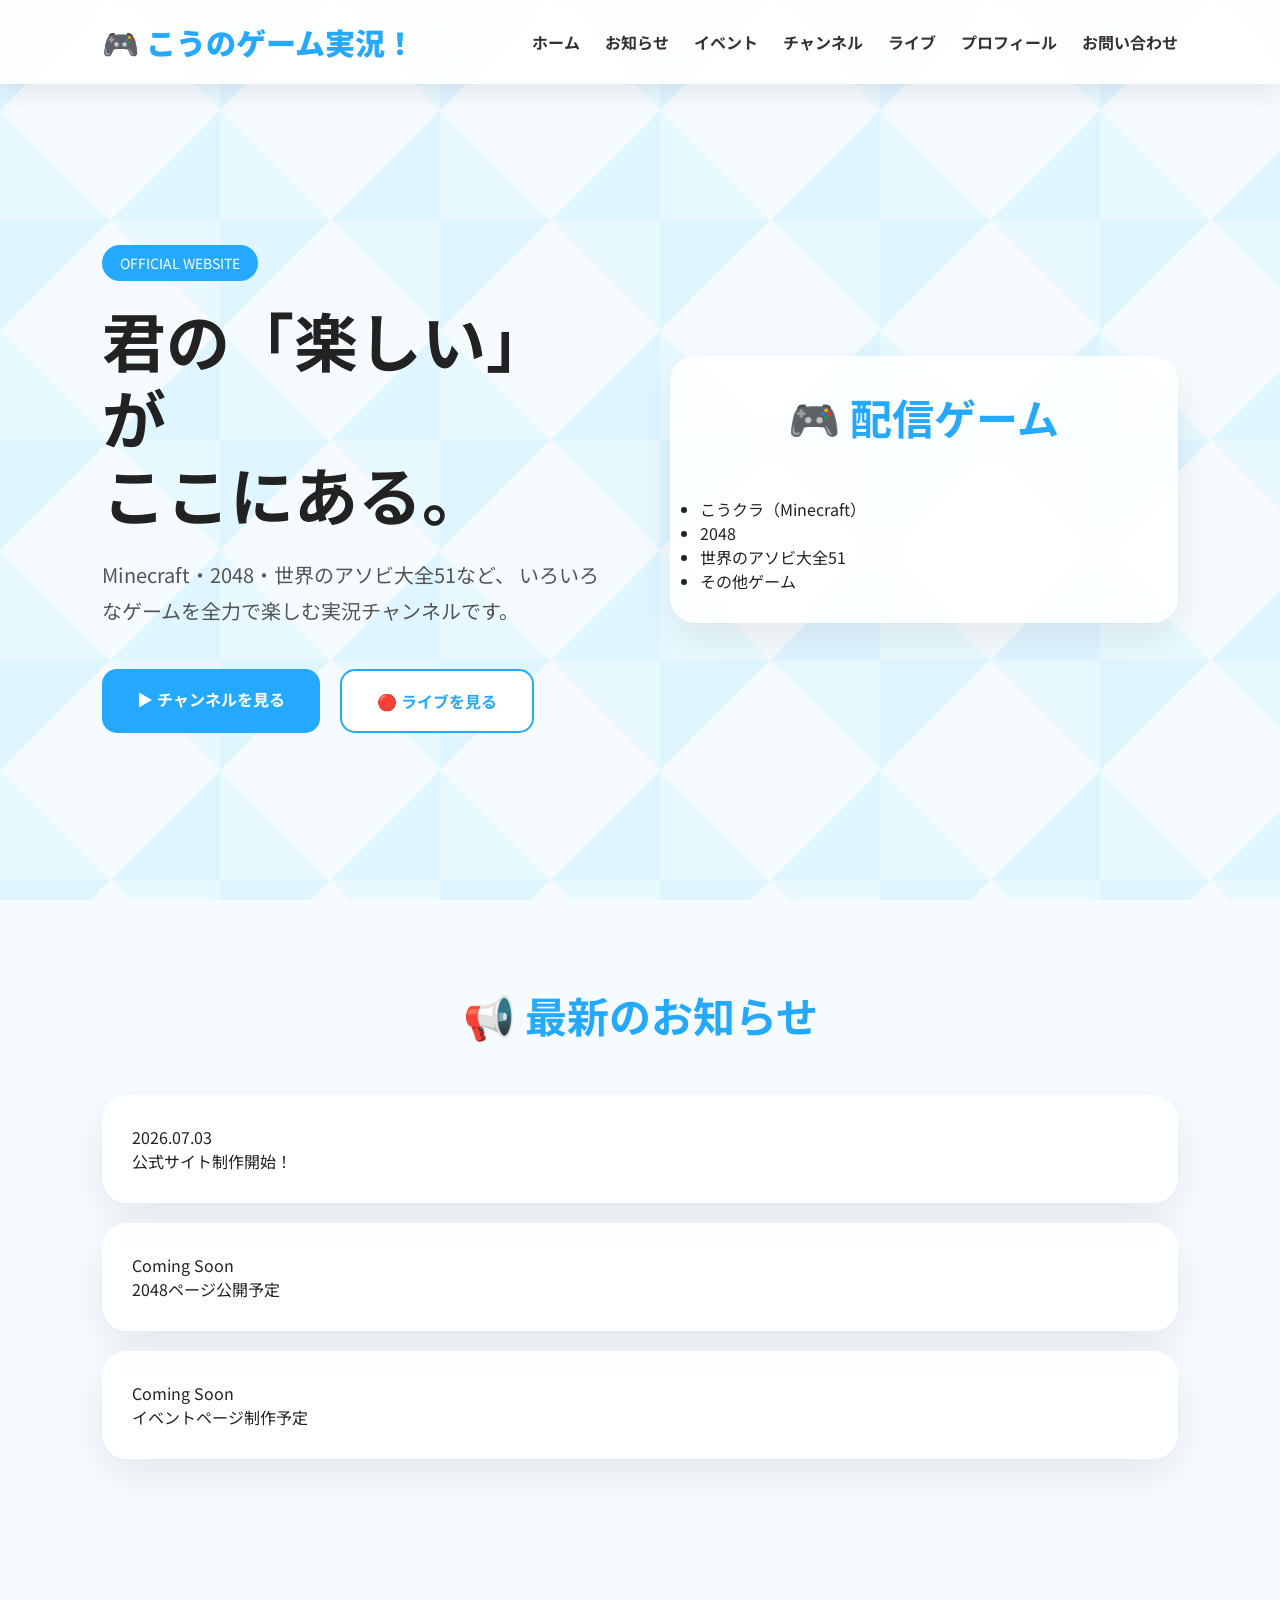
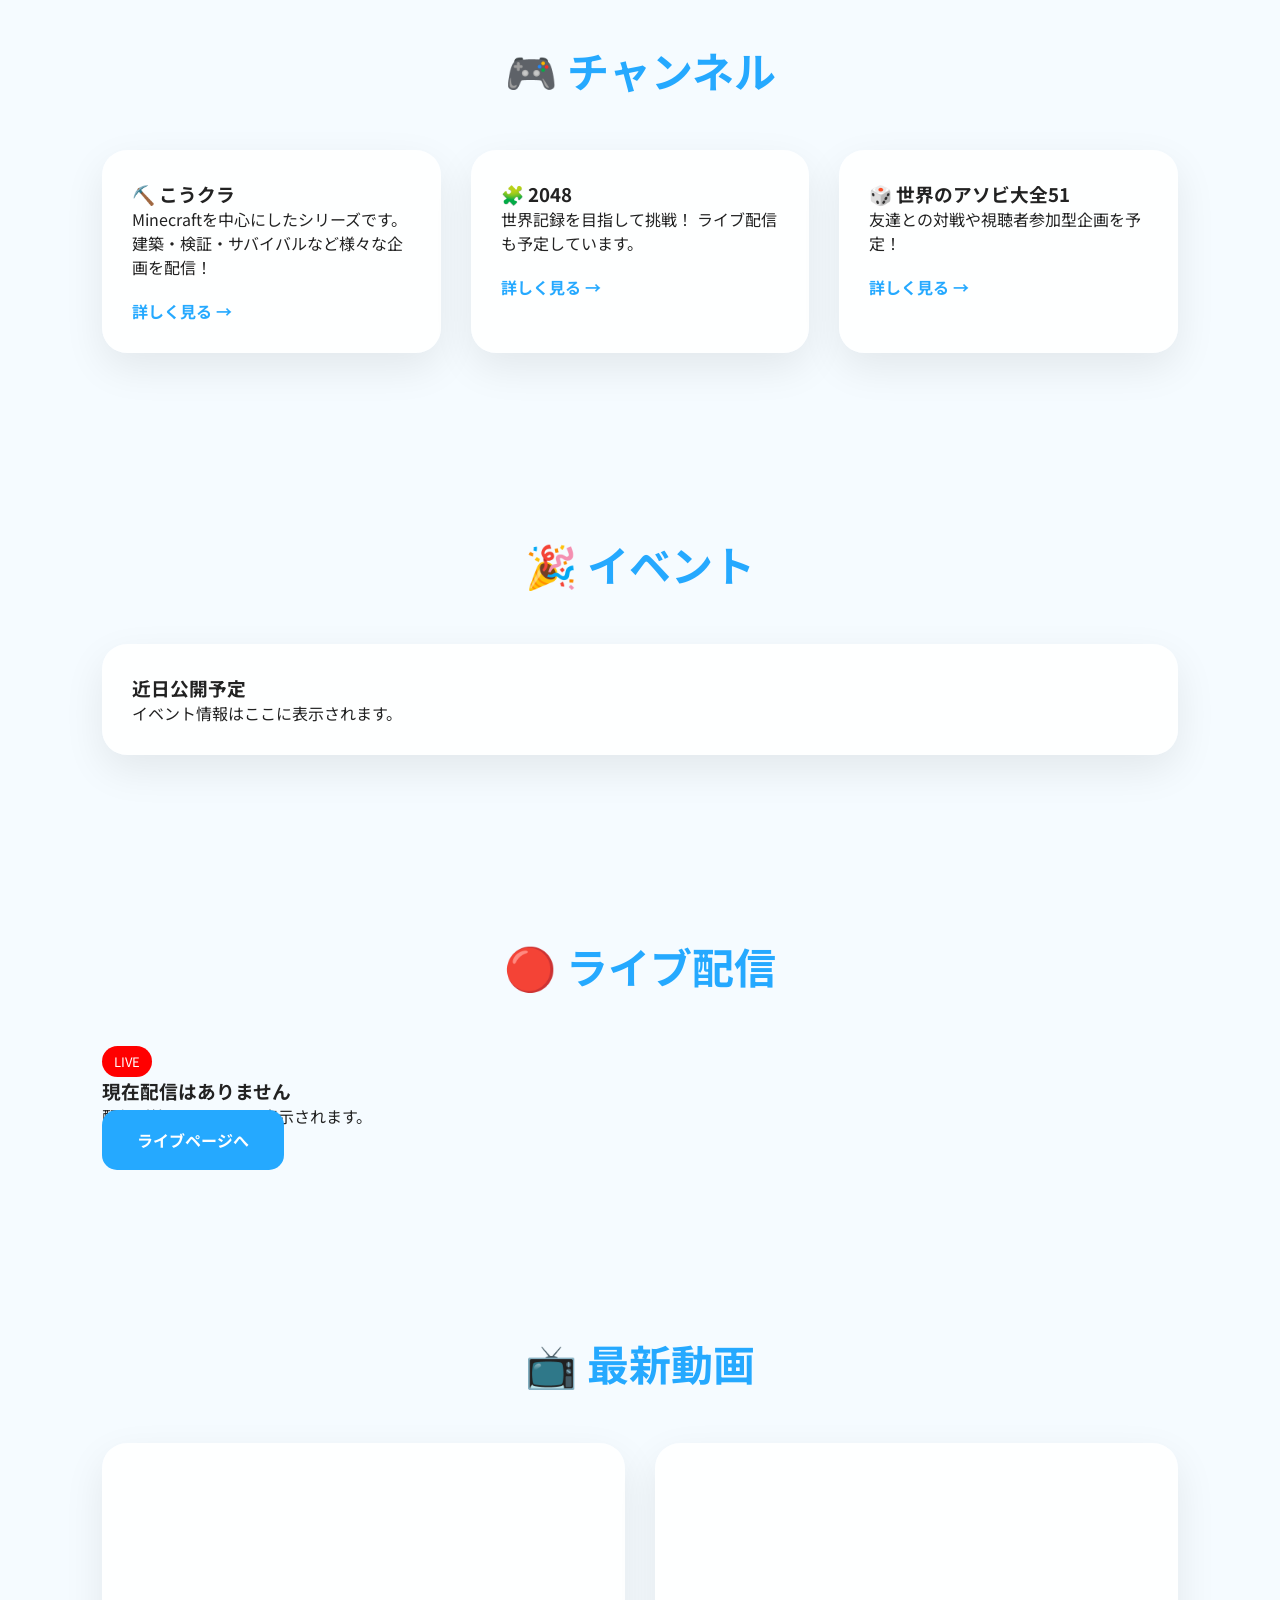
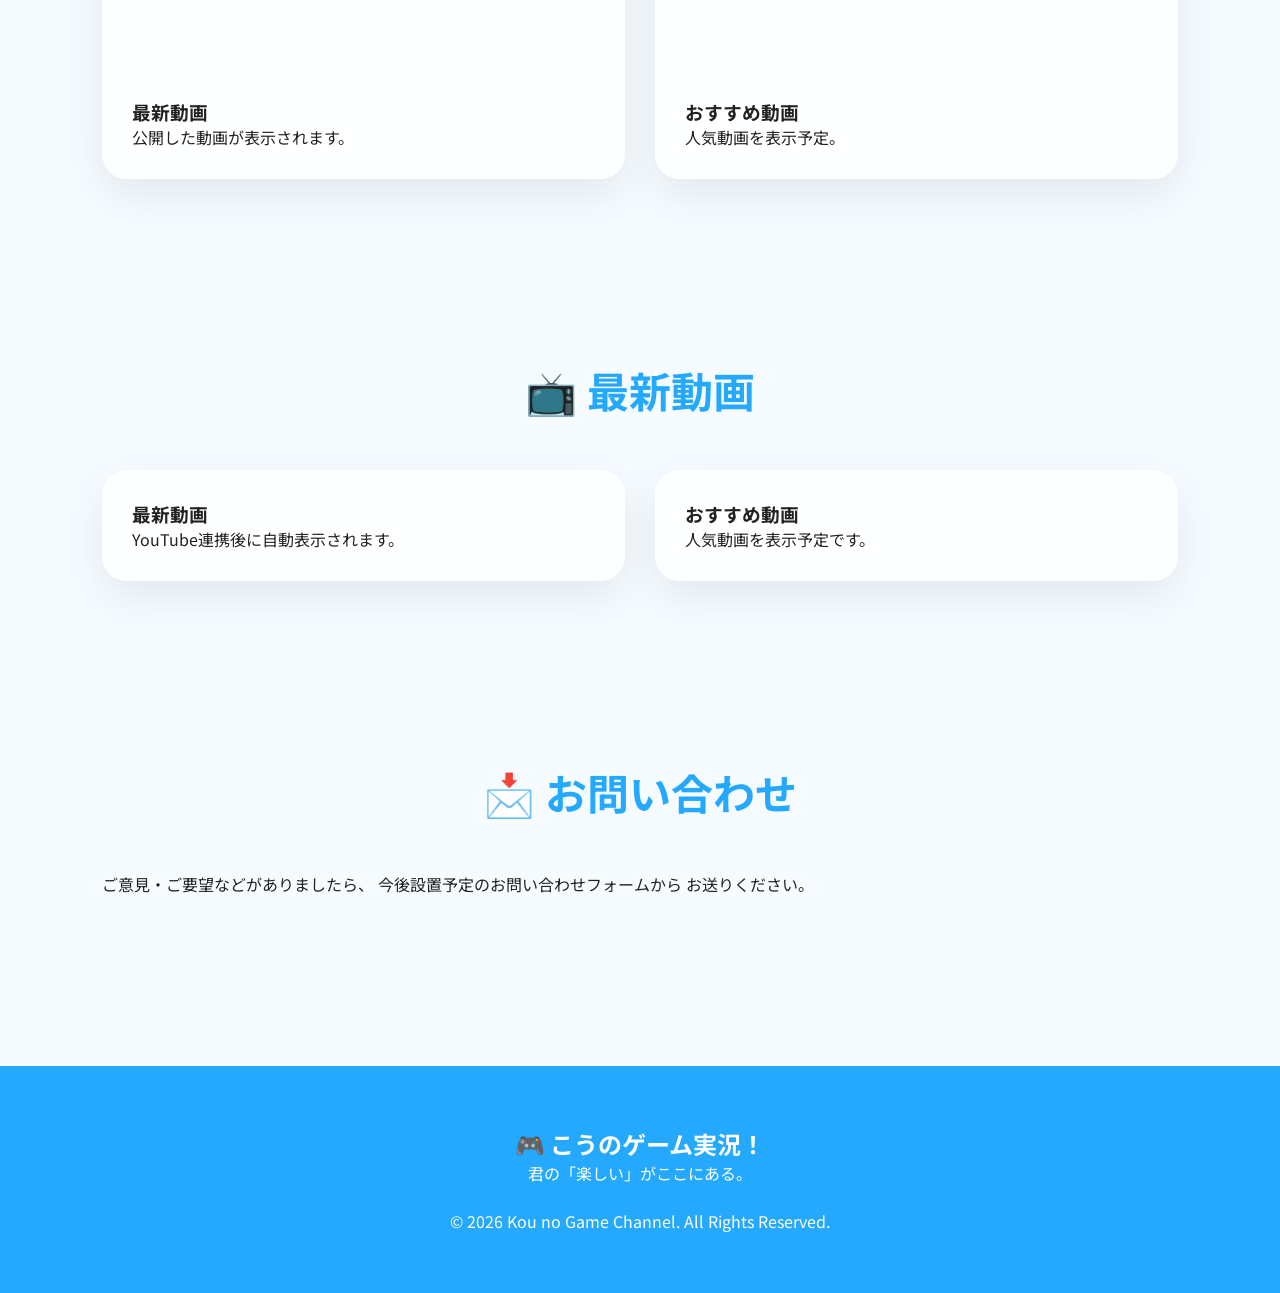
==== commit 899cd0dd: "Update index.html" ====
--- a/index.html
+++ b/index.html
@@ -234,7 +234,79 @@
 </section>
 
 <!-- 最新動画 -->
-
+<!-- LIVE配信 -->
+
+<section class="live">
+
+    <h2>🔴 ライブ配信</h2>
+
+    <div class="live-card">
+
+        <span class="live-badge">LIVE</span>
+
+        <h3>現在配信はありません</h3>
+
+        <p>
+
+            配信が始まるとここに表示されます。
+
+        </p>
+
+        <a href="live.html" class="btn-main">
+
+            ライブページへ
+
+        </a>
+
+    </div>
+
+</section>
+
+<!-- 最新動画 -->
+
+<section class="latest-videos">
+
+    <h2>📺 最新動画</h2>
+
+    <div class="video-grid">
+
+        <div class="video-card">
+
+            <iframe
+                width="100%"
+                height="220"
+                src="https://www.youtube.com/embed/"
+                title="YouTube video"
+                frameborder="0"
+                allowfullscreen>
+            </iframe>
+
+            <h3>最新動画</h3>
+
+            <p>公開した動画が表示されます。</p>
+
+        </div>
+
+        <div class="video-card">
+
+            <iframe
+                width="100%"
+                height="220"
+                src="https://www.youtube.com/embed/"
+                title="YouTube video"
+                frameborder="0"
+                allowfullscreen>
+            </iframe>
+
+            <h3>おすすめ動画</h3>
+
+            <p>人気動画を表示予定。</p>
+
+        </div>
+
+    </div>
+
+</section>
 <section class="videos">
 
     <h2>📺 最新動画</h2>
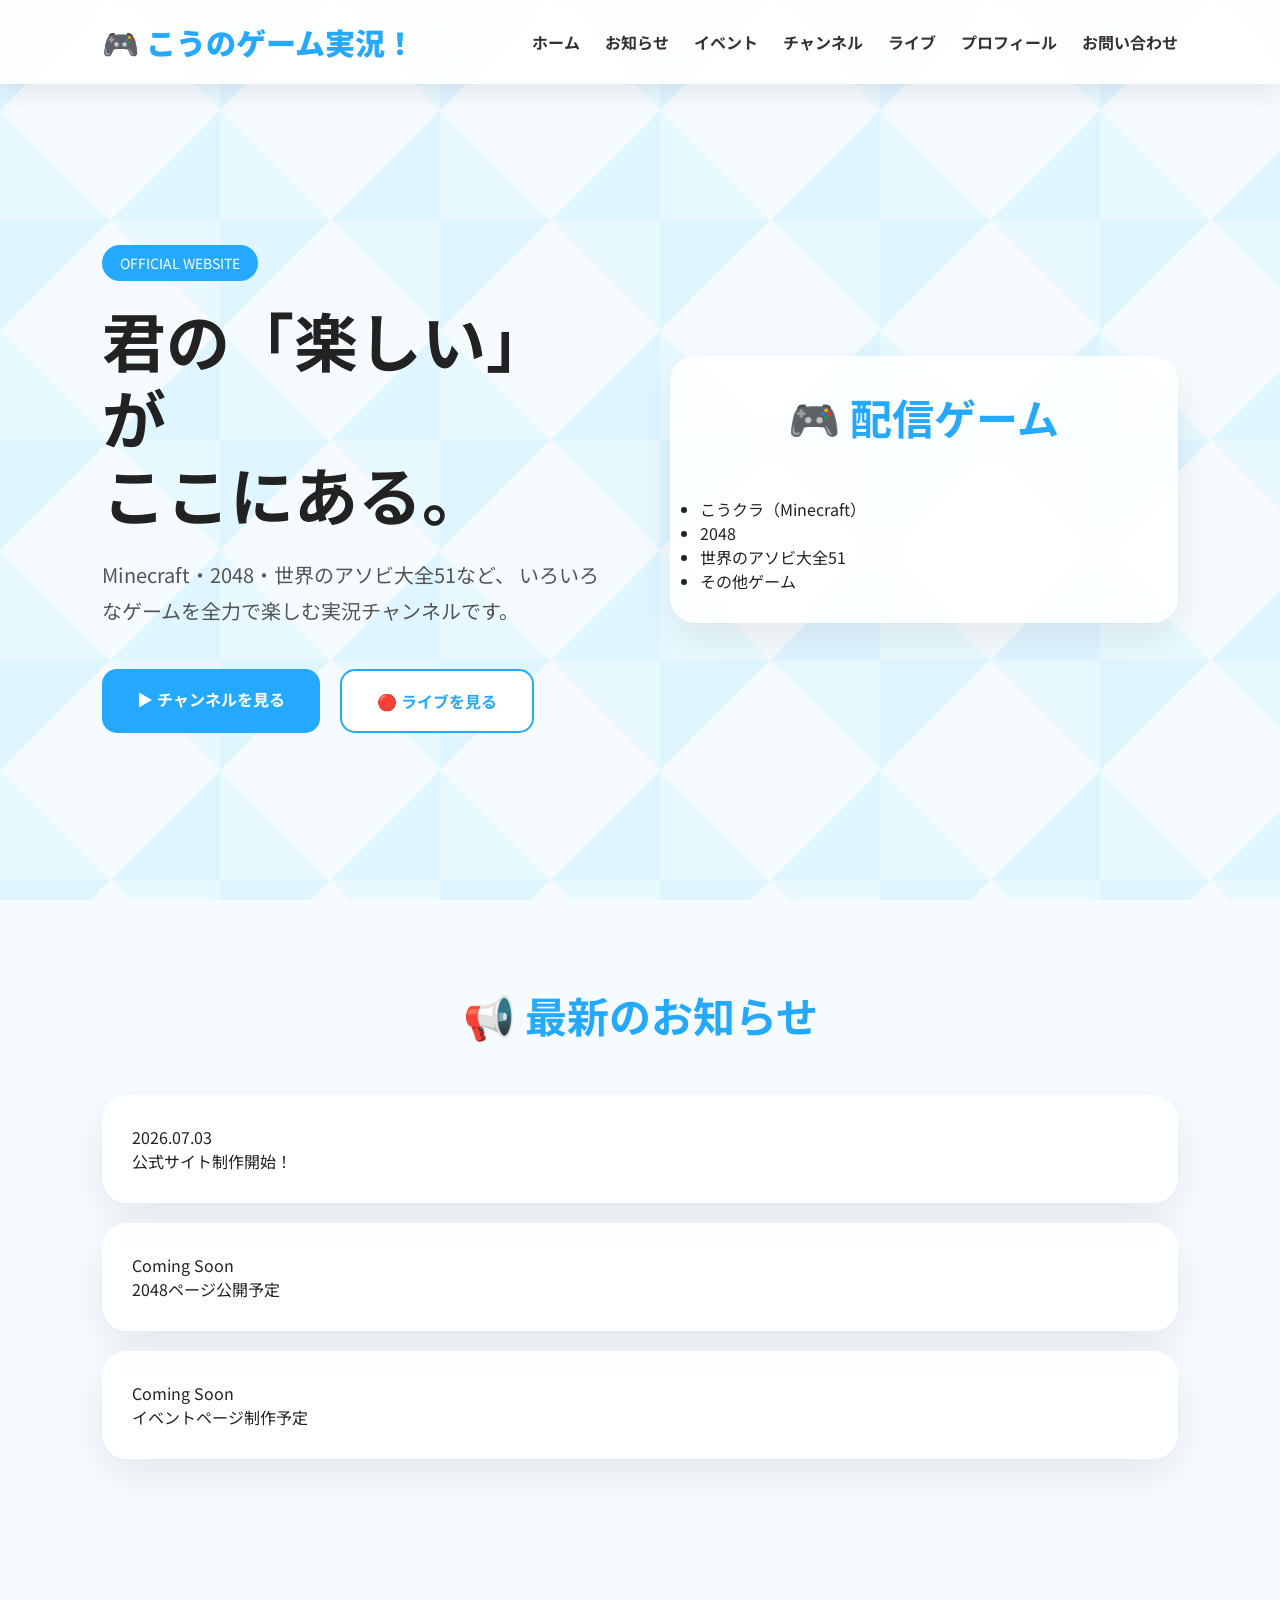
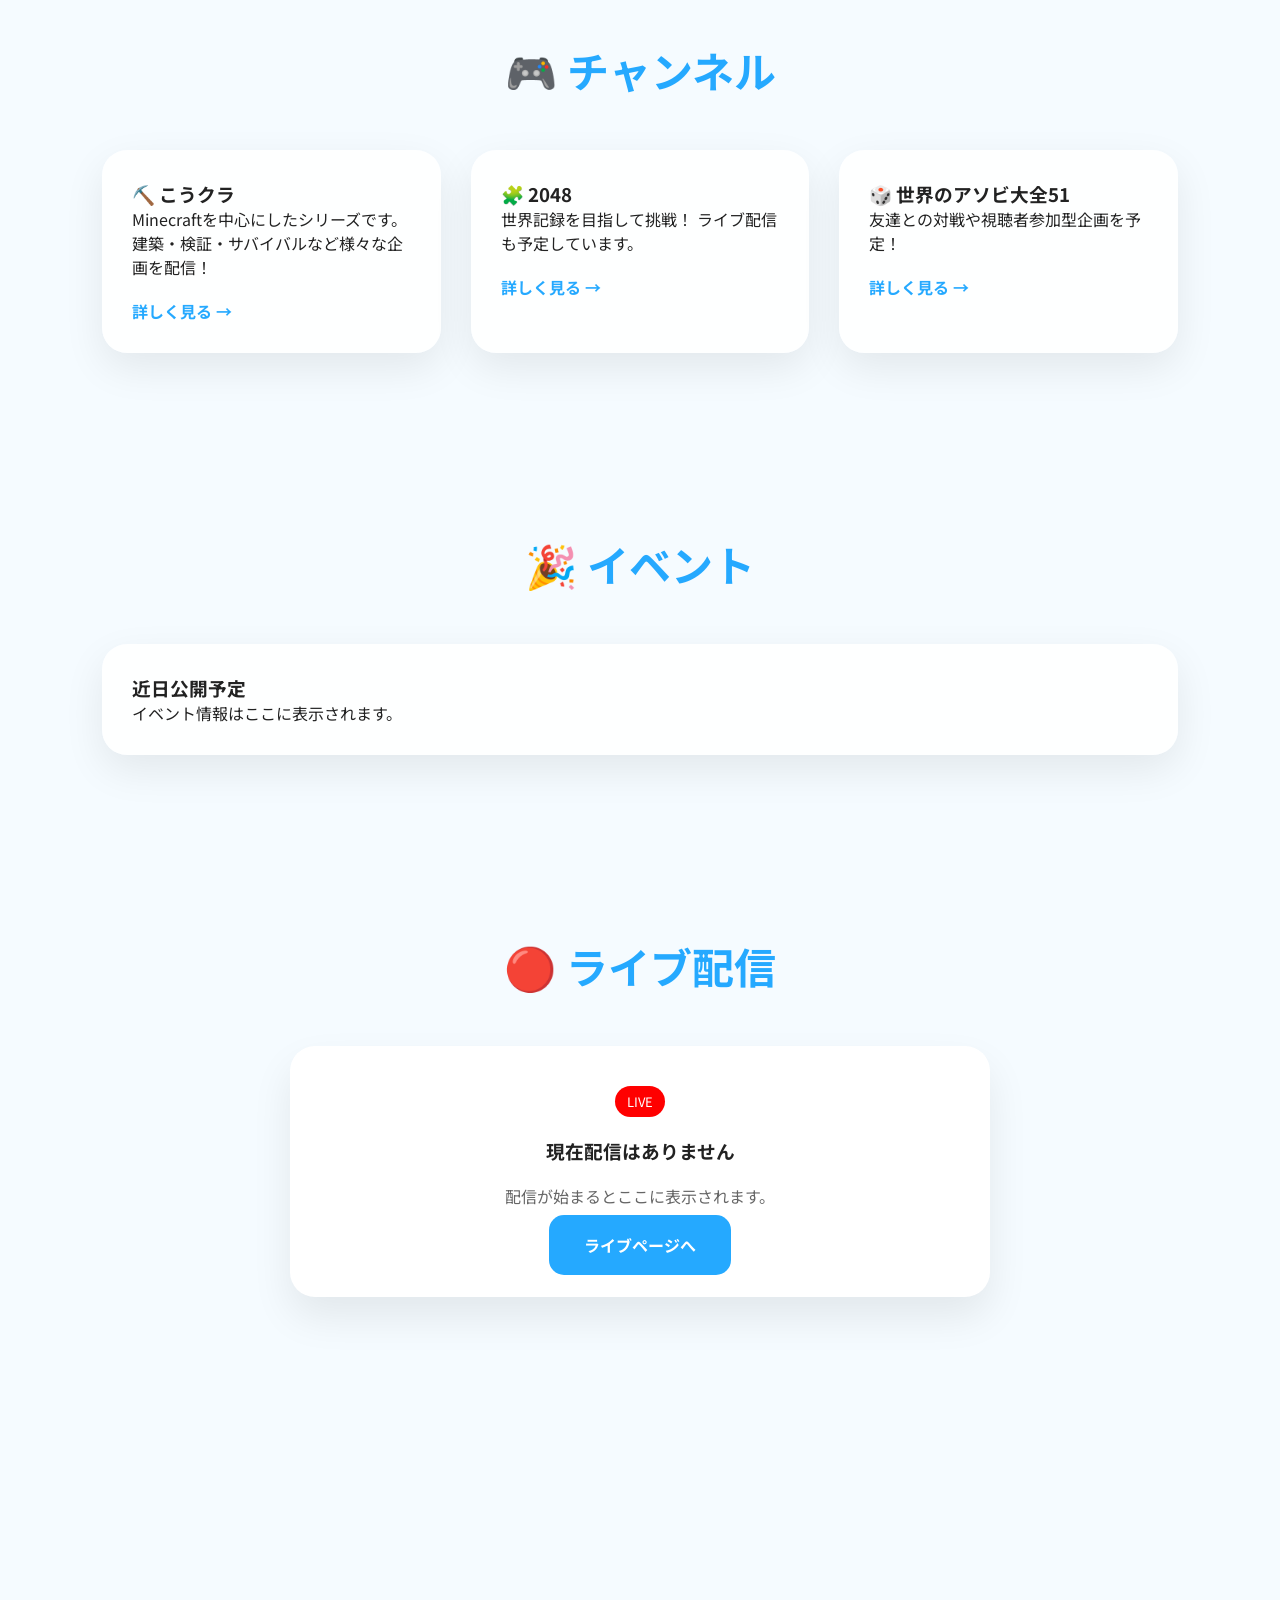
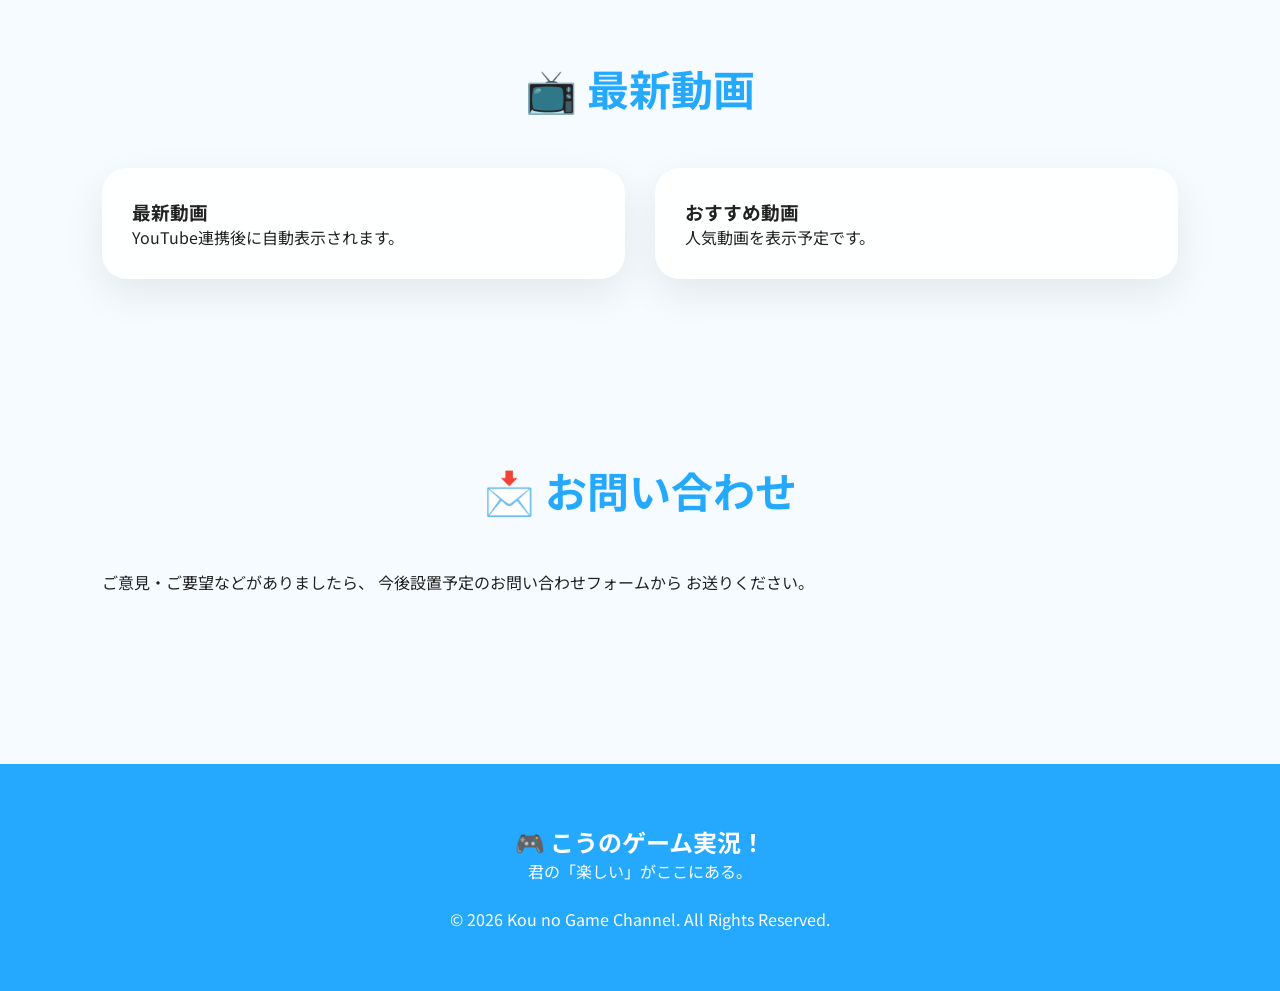
==== commit 05cfa048: "Update index.html" ====
--- a/index.html
+++ b/index.html
@@ -266,46 +266,6 @@
 
 <section class="latest-videos">
 
-    <h2>📺 最新動画</h2>
-
-    <div class="video-grid">
-
-        <div class="video-card">
-
-            <iframe
-                width="100%"
-                height="220"
-                src="https://www.youtube.com/embed/"
-                title="YouTube video"
-                frameborder="0"
-                allowfullscreen>
-            </iframe>
-
-            <h3>最新動画</h3>
-
-            <p>公開した動画が表示されます。</p>
-
-        </div>
-
-        <div class="video-card">
-
-            <iframe
-                width="100%"
-                height="220"
-                src="https://www.youtube.com/embed/"
-                title="YouTube video"
-                frameborder="0"
-                allowfullscreen>
-            </iframe>
-
-            <h3>おすすめ動画</h3>
-
-            <p>人気動画を表示予定。</p>
-
-        </div>
-
-    </div>
-
 </section>
 <section class="videos">
 
--- a/css/style.css
+++ b/css/style.css
@@ -430,9 +430,9 @@
 
 top:80px;
 
-left:5%;
-
-right:5%;
+left:20%;
+
+right:20%;
 
 background:white;
 
@@ -545,3 +545,214 @@
 }
 
 }
+/* ===== LIVE ===== */
+
+.live-card{
+
+    max-width:700px;
+
+    margin:auto;
+
+    text-align:center;
+
+    background:white;
+
+    border-radius:25px;
+
+    padding:40px;
+
+    box-shadow:0 20px 40px rgba(0,0,0,.08);
+
+}
+
+.live-card h3{
+
+    margin:20px 0;
+
+}
+
+.live-card p{
+
+    margin-bottom:25px;
+
+    color:#666;
+
+}
+
+/* ===== YouTube ===== */
+
+iframe{
+
+    border-radius:18px;
+
+    margin-bottom:20px;
+
+}
+/* =====================
+   スライダー
+===================== */
+
+.slider{
+
+    background:white;
+
+    border-radius:25px;
+
+    overflow:hidden;
+
+    box-shadow:0 20px 50px rgba(0,0,0,.08);
+
+}
+
+.slides{
+
+    position:relative;
+
+    min-height:280px;
+
+}
+
+.slide{
+
+    display:none;
+
+    text-align:center;
+
+    padding:70px 30px;
+
+}
+
+.slide.active{
+
+    display:block;
+
+    animation:fade .8s;
+
+}
+
+.slide h2{
+
+    font-size:34px;
+
+    color:#25a9ff;
+
+    margin-bottom:20px;
+
+}
+
+.slide p{
+
+    font-size:20px;
+
+    color:#666;
+
+}
+
+@keyframes fade{
+
+    from{
+
+        opacity:0;
+
+    }
+
+    to{
+
+        opacity:1;
+
+    }
+   
+
+}
+/* ===== Backボタン ===== */
+
+.back-area{
+
+    width:90%;
+
+    max-width:1200px;
+
+    margin:30px auto 0;
+
+}
+
+.back-button{
+
+    background:#25a9ff;
+
+    color:white;
+
+    border:none;
+
+    padding:12px 24px;
+
+    border-radius:12px;
+
+    font-size:16px;
+
+    font-weight:bold;
+
+    cursor:pointer;
+
+    transition:.3s;
+
+    box-shadow:0 8px 20px rgba(37,169,255,.25);
+
+}
+
+.back-button:hover{
+
+    background:#0d8de6;
+
+    transform:translateY(-3px);
+
+}
+/* ===== YouTubeボタン ===== */
+
+.youtube-box{
+
+    margin-top:40px;
+
+    background:#fff;
+
+    border-radius:20px;
+
+    padding:30px;
+
+    text-align:center;
+
+    box-shadow:0 15px 35px rgba(0,0,0,.08);
+
+}
+
+.youtube-btn{
+
+    display:inline-block;
+
+    margin-top:20px;
+
+    background:#ff0000;
+
+    color:white;
+
+    text-decoration:none;
+
+    font-size:20px;
+
+    font-weight:bold;
+
+    padding:18px 40px;
+
+    border-radius:15px;
+
+    transition:.3s;
+
+}
+
+.youtube-btn:hover{
+
+    background:#cc0000;
+
+    transform:scale(1.05);
+
+}
